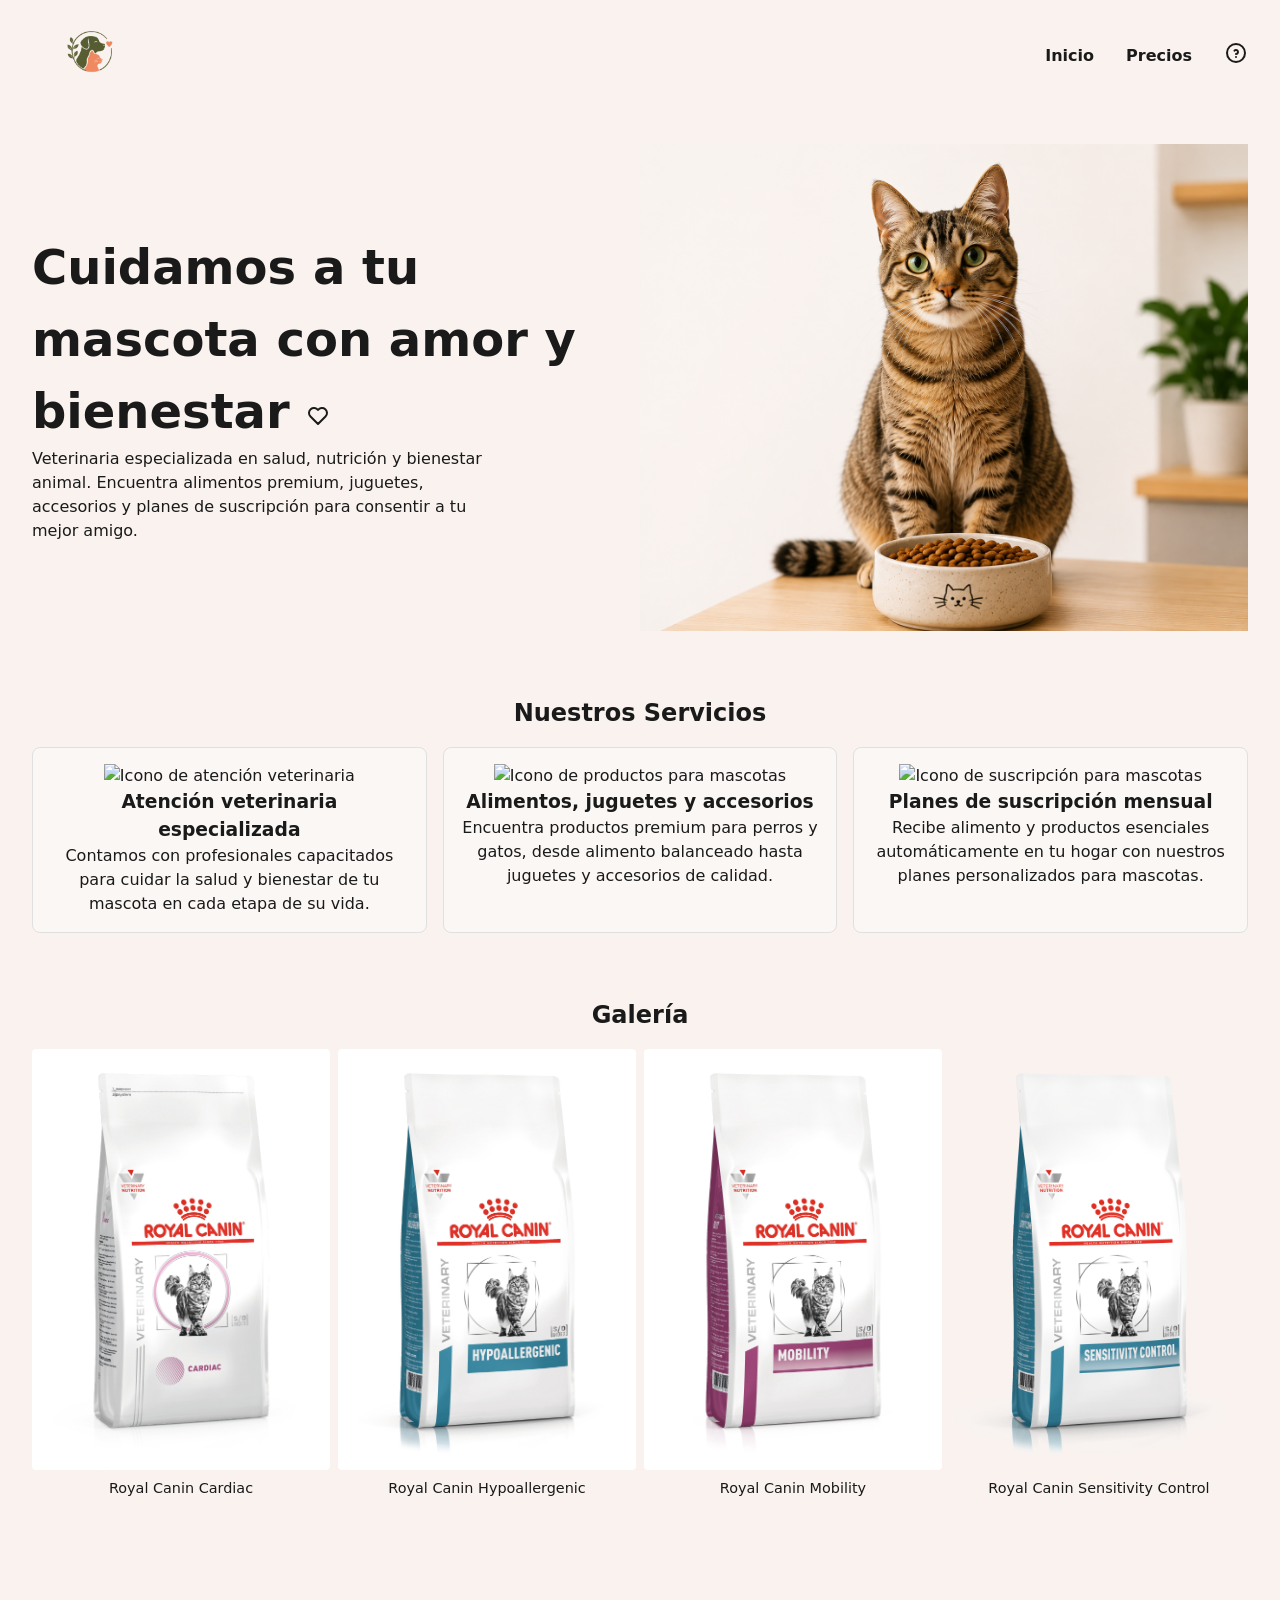
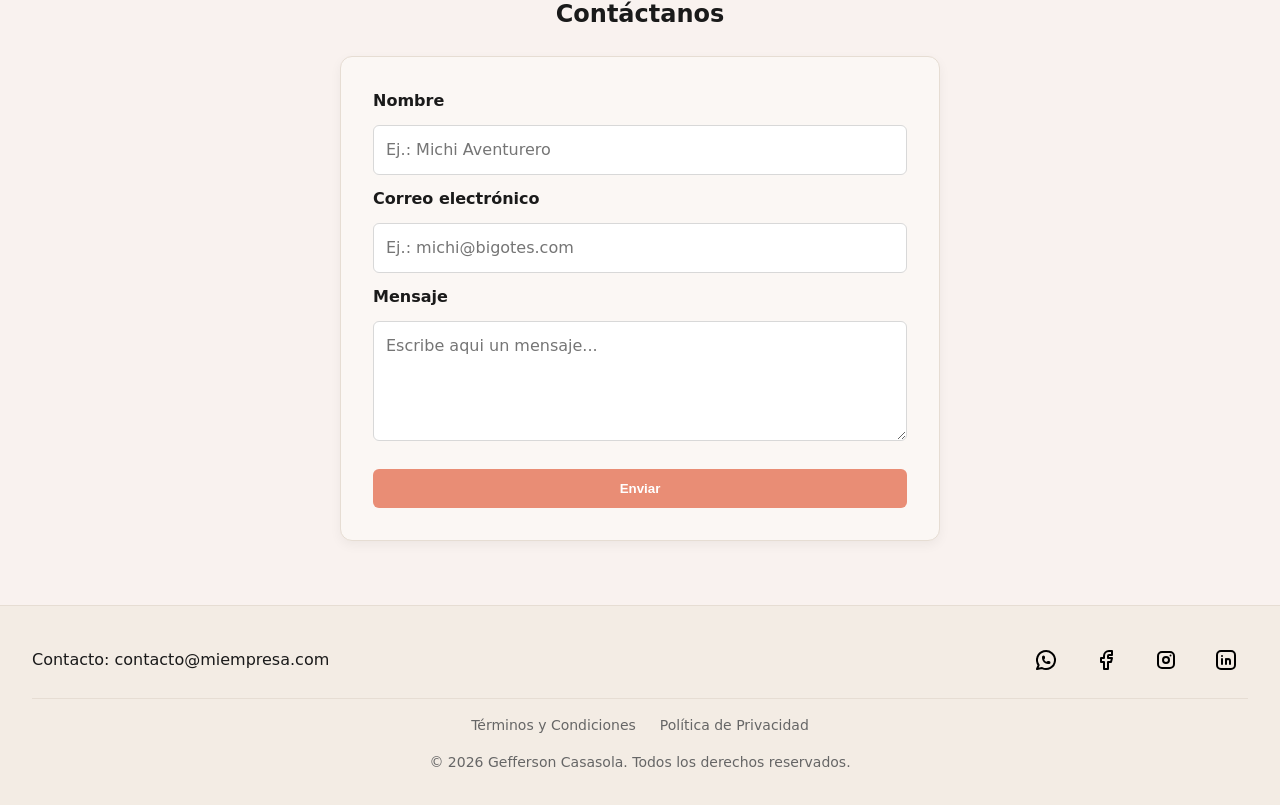
==== index.html @ 57a17c3d "feat: agregar nuevo logo" ====
<!doctype html>
<html lang="es">
  <head>
    <meta charset="UTF-8" />
    <meta
      name="description"
      content="Descubre comida premium para gatos elaborada con ingredientes nutritivos y balanceados. Dale a tu mascota una alimentación saludable y deliciosa."
    />
    <meta name="viewport" content="width=device-width, initial-scale=1.0" />
    <link rel="stylesheet" href="css/styles.css" />
    <title>RivenPet | Veterinaria y tienda para mascotas</title>
  </head>
  <body>
    <header>
      <nav>
        <a href="index.html" class="logo"
          ><img src="img/logo-rivenpet.png" alt="logo"
        /></a>
        <a href="index.html">Inicio</a>
        <a href="precios.html">Precios</a>
        <a href="faq.html" id="icono-faq" aria-label="Preguntas frecuentes">
          <svg
            xmlns="http://www.w3.org/2000/svg"
            width="24"
            height="24"
            viewBox="0 0 24 24"
            fill="none"
            stroke="currentColor"
            stroke-width="2"
            stroke-linecap="round"
            stroke-linejoin="round"
            class="icon icon-tabler icons-tabler-outline icon-tabler-help-circle"
          >
            <path stroke="none" d="M0 0h24v24H0z" fill="none" />
            <path d="M3 12a9 9 0 1 0 18 0a9 9 0 0 0 -18 0" />
            <path d="M12 16v.01" />
            <path
              d="M12 13a2 2 0 0 0 .914 -3.782a1.98 1.98 0 0 0 -2.414 .483"
            />
          </svg>
        </a>
      </nav>
    </header>
    <main>
      <section id="hero">
        <div>
          <h1>
            Cuidamos a tu mascota con
            <span class="texto-destacado">
              amor y bienestar
              <svg
                xmlns="http://www.w3.org/2000/svg"
                width="24"
                height="24"
                viewBox="0 0 24 24"
                fill="none"
                stroke="currentColor"
                stroke-width="2"
                stroke-linecap="round"
                stroke-linejoin="round"
                class="icon icon-tabler icons-tabler-outline icon-tabler-heart"
              >
                <path stroke="none" d="M0 0h24v24H0z" fill="none" />
                <path
                  d="M19.5 12.572l-7.5 7.428l-7.5 -7.428a5 5 0 1 1 7.5 -6.566a5 5 0 1 1 7.5 6.572"
                /></svg
            ></span>
          </h1>

          <p>
            Veterinaria especializada en salud, nutrición y bienestar animal.
            Encuentra alimentos premium, juguetes, accesorios y planes de
            suscripción para consentir a tu mejor amigo.
          </p>
        </div>
        <img
          src="img/hero.png"
          alt="Gato atigrado sentado junto a un plato de comida para gatos en un entorno minimalista"
        />
      </section>
      <section id="caracteristicas">
        <h2>Nuestros Servicios</h2>

        <div class="cards">
          <article class="card">
            <img
              src="img/veterinaria.svg"
              alt="Icono de atención veterinaria"
              width="48"
              height="48"
            />

            <h3>Atención veterinaria especializada</h3>

            <p>
              Contamos con profesionales capacitados para cuidar la salud y
              bienestar de tu mascota en cada etapa de su vida.
            </p>
          </article>

          <article class="card">
            <img
              src="img/productos.svg"
              alt="Icono de productos para mascotas"
              width="48"
              height="48"
            />

            <h3>Alimentos, juguetes y accesorios</h3>

            <p>
              Encuentra productos premium para perros y gatos, desde alimento
              balanceado hasta juguetes y accesorios de calidad.
            </p>
          </article>

          <article class="card">
            <img
              src="img/suscripcion.svg"
              alt="Icono de suscripción para mascotas"
              width="48"
              height="48"
            />

            <h3>Planes de suscripción mensual</h3>

            <p>
              Recibe alimento y productos esenciales automáticamente en tu hogar
              con nuestros planes personalizados para mascotas.
            </p>
          </article>
        </div>
      </section>
      <section id="galeria">
        <h2>Galería</h2>

        <div class="galeria">
          <figure>
            <img src="img/royal-canin-cardiac.jpg" alt="Royal Canin Cardiac" />
            <figcaption>Royal Canin Cardiac</figcaption>
          </figure>

          <figure>
            <img
              src="img/royal-canin-hypoallergenic.jpg"
              alt="Royal Canin Hypoallergenic"
            />
            <figcaption>Royal Canin Hypoallergenic</figcaption>
          </figure>

          <figure>
            <img
              src="img/royal-canin-mobility.jpg"
              alt="Royal Canin Mobility"
            />
            <figcaption>Royal Canin Mobility</figcaption>
          </figure>

          <figure>
            <img
              src="img/royal-canin-sensitivity-control.png"
              alt="Royal Canin Sensitivity Control"
            />
            <figcaption>Royal Canin Sensitivity Control</figcaption>
          </figure>
        </div>
      </section>
      <section id="contacto">
        <h2>Contáctanos</h2>
        <form>
          <label for="nombre">Nombre</label>
          <input type="text" id="nombre" placeholder="Ej.: Michi Aventurero" />

          <label for="email">Correo electrónico</label>
          <input type="email" id="email" placeholder="Ej.: michi@bigotes.com" />

          <label for="mensaje">Mensaje</label>
          <textarea
            id="mensaje"
            placeholder="Escribe aqui un mensaje..."
          ></textarea>

          <button type="submit">Enviar</button>
        </form>
      </section>
    </main>
    <footer>
      <div class="footer-principal">
        <p>Contacto: contacto@miempresa.com</p>

        <div class="redes">
          <a href="#" aria-label="Escríbenos al WhatsApp">
            <img src="img/whatsapp.svg" alt="" width="32" height="32" />
          </a>

          <a href="#" aria-label="Síguenos en Facebook">
            <img src="img/facebook.svg" alt="" width="32" height="32" />
          </a>

          <a href="#" aria-label="Síguenos en Instagram">
            <img src="img/instagram.svg" alt="" width="32" height="32" />
          </a>

          <a href="#" aria-label="Síguenos en LinkedIn">
            <img src="img/linkedin.svg" alt="" width="32" height="32" />
          </a>
        </div>
      </div>

      <div class="footer-legal">
        <a href="#">Términos y Condiciones</a>
        <a href="#">Política de Privacidad</a>
      </div>

      <p class="copyright">
        © 2026 Gefferson Casasola. Todos los derechos reservados.
      </p>
    </footer>
  </body>
</html>
---- css/styles.css ----
* {
  margin: 0;
  padding: 0;
  box-sizing: border-box;
}

body {
  font-family: system-ui, sans-serif;
  line-height: 1.5;
  color: #1a1a1a;
  background-color: #f9f2ef;
}

header nav {
  display: flex;
  align-items: center;
  gap: 2rem;
  padding: 1rem 2rem;
}

nav a {
  text-decoration: none;
  color: #1a1a1a;
  font-weight: 700;
  transition: color 0.2s ease;
}

nav a:hover {
  color: #ff7a59;
}

header nav .logo {
  margin-right: auto;
}

header nav .logo img {
  width: 120px;
  height: auto;
  display: block;
}

#hero {
  display: flex;
  flex-direction: column;
  align-items: center;
  gap: 2rem;
  padding: 2rem;
  text-align: center;
}

#hero img {
  max-width: 100%;
  height: auto;
}

h1 {
  font-size: 2.5rem;
}

#hero .titulo-dos {
  color: #e98d75;
}

#caracteristicas {
  padding: 2rem;
  text-align: center;
}

.cards {
  display: flex;
  flex-wrap: wrap;
  gap: 16px;
  margin-top: 16px;
}

.card {
  flex-basis: 280px;
  flex-grow: 1;
  padding: 1rem;
  border: 1px solid #e0e0e0;
  border-radius: 8px;
  background: #fbf7f4;
  text-align: center;
  transition:
    transform 0.25s ease,
    box-shadow 0.25s ease;
}

.card:hover {
  transform: translateY(-6px);
  box-shadow: 0 8px 24px rgba(0, 0, 0, 0.12);
}

#galeria {
  padding: 32px;
  text-align: center;
}

.galeria {
  display: flex;
  flex-wrap: wrap;
  gap: 8px;
  margin-top: 16px;
}

.galeria figure {
  flex: 0 0 100%;
  margin: 0;
}

.galeria img {
  width: 100%;
  height: auto;
  display: block;
  border-radius: 4px;
  transition:
    transform 0.3s ease,
    opacity 0.3s ease;
}

.galeria img:hover {
  transform: scale(1.03);
  opacity: 0.9;
}

.galeria figcaption {
  margin-top: 8px;
  font-size: 0.9rem;
}

#contacto {
  display: flex;
  flex-direction: column;
  align-items: center;
  text-align: center;
  padding: 3rem 2rem;
}

#contacto h2 {
  margin-bottom: 1.5rem;
}

#contacto form {
  display: flex;
  flex-direction: column;
  gap: 0.75rem;
  width: 100%;
  max-width: 600px;
  margin: 0 auto;
  padding: 2rem;
  background-color: #fbf7f4;
  border: 1px solid #e6ddd3;
  border-radius: 12px;
  box-shadow: 0 4px 12px rgba(0, 0, 0, 0.05);
}

#contacto label {
  text-align: left;
  font-weight: 600;
}

#contacto input,
#contacto textarea {
  padding: 0.75rem;
  border: 1px solid #d8d8d8;
  border-radius: 6px;
  font: inherit;
  background-color: #fff;
}

#contacto textarea {
  min-height: 120px;
  resize: vertical;
}

#contacto input:focus,
#contacto textarea:focus {
  outline: none;
  border-color: #ff7a59;
  box-shadow: 0 0 0 3px rgba(255, 122, 89, 0.15);
}

#contacto button {
  margin-top: 1rem;
  padding: 0.75rem;
  background: #e98d75;
  color: #fff;
  border: none;
  border-radius: 6px;
  font-weight: 600;
  cursor: pointer;
  transition:
    background-color 0.2s ease,
    transform 0.2s ease,
    box-shadow 0.2s ease;
}

#contacto button:hover {
  background: #ff7a59;
  transform: translateY(-2px);
  box-shadow: 0 4px 12px rgba(233, 141, 117, 0.3);
}

footer {
  display: flex;
  flex-direction: column;
  gap: 1rem;
  padding: 2rem;
  background-color: #f3ece4;
  border-top: 1px solid #e6ddd3;
}

.footer-principal {
  display: flex;
  flex-direction: column;
  align-items: center;
  gap: 1rem;
  text-align: center;
}

.redes {
  display: flex;
  gap: 1rem;
}

.redes a {
  display: flex;
  justify-content: center;
  align-items: center;
  width: 44px;
  height: 44px;
  border-radius: 50%;
  transition: transform 0.2s ease;
}

.redes a:hover {
  transform: translateY(-2px);
  background-color: #e98d75;
}

.redes img {
  width: 24px;
  height: 24px;
}

.footer-legal {
  display: flex;
  justify-content: center;
  gap: 1.5rem;
  padding-top: 1rem;
  border-top: 1px solid #e6ddd3;
  flex-wrap: wrap;
}

.footer-legal a {
  text-decoration: none;
  color: #666666;
  font-size: 0.875rem;
}

.footer-legal a:hover {
  color: #ff7a59;
}

.copyright {
  font-size: 0.875rem;
  color: #666666;
  text-align: center;
}

/* ===== TABLET (640px en adelante) ===== */
@media (min-width: 640px) {
  h1 {
    font-size: 3rem;
  }
  #contacto form {
    max-width: 600px;
  }
  .galeria figure {
    flex: 0 0 calc(50% - 4px);
  }
}

/* ===== ESCRITORIO (1024px en adelante) ===== */
@media (min-width: 1024px) {
  #hero {
    flex-direction: row;
    text-align: left;
  }
  #hero img {
    max-width: 50%;
  }
  #hero p {
    max-width: 80%;
  }
  #contacto {
    padding: 4rem 2rem;
  }
  .galeria figure {
    flex: 0 0 calc(25% - 6px);
  }
  .footer-principal {
    flex-direction: row;
    justify-content: space-between;
    text-align: left;
  }
}
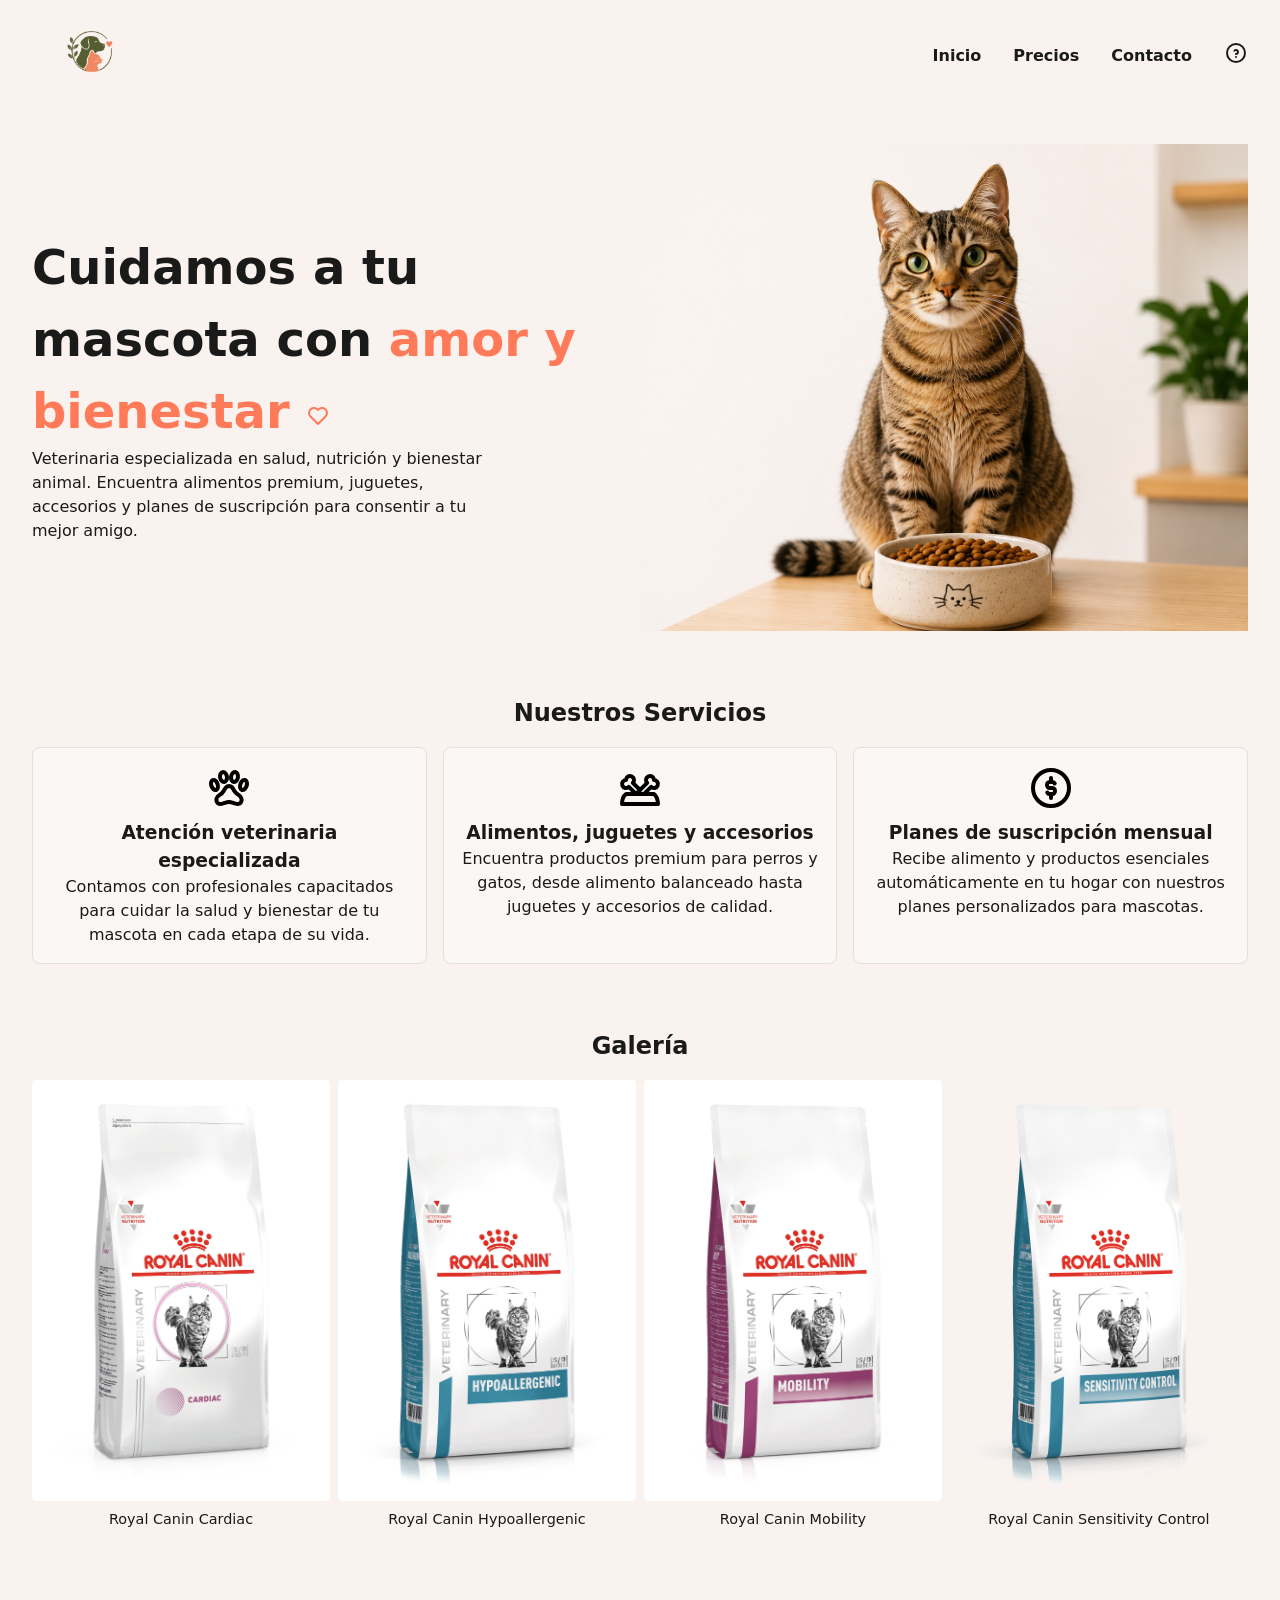
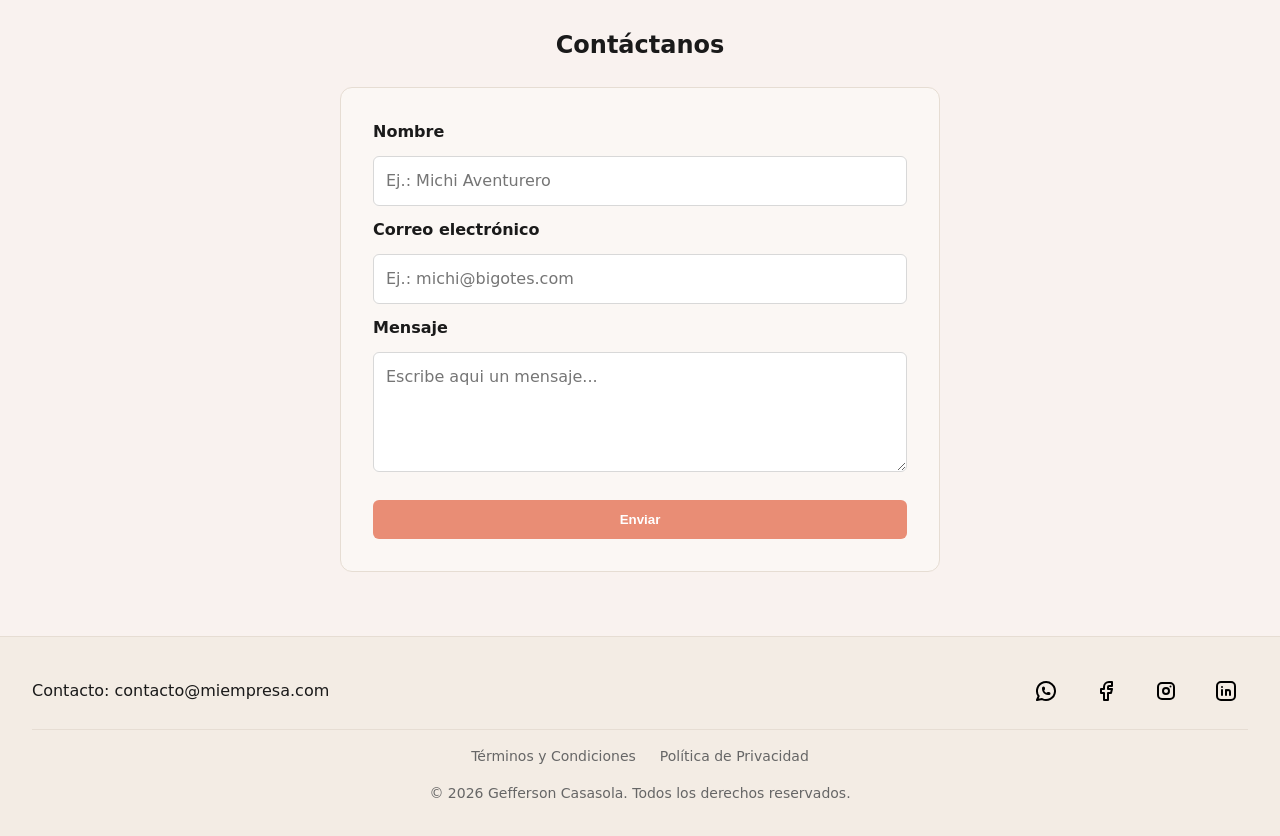
==== commit 6d895836: "feat: agregar opción de contacto en el navbar" ====
--- a/index.html
+++ b/index.html
@@ -18,6 +18,7 @@
         /></a>
         <a href="index.html">Inicio</a>
         <a href="precios.html">Precios</a>
+        <a href="#contacto">Contacto</a>
         <a href="faq.html" id="icono-faq" aria-label="Preguntas frecuentes">
           <svg
             xmlns="http://www.w3.org/2000/svg"
--- a/css/styles.css
+++ b/css/styles.css
@@ -4,11 +4,52 @@
   box-sizing: border-box;
 }
 
+:root {
+  /* ===== Colores principales ===== */
+  --color-primary: #E98D75;
+  --color-primary-dark: #FF7A59;
+
+  /* ===== Colores secundarios ===== */
+  --color-secondary: #5F6B3D;
+  --color-secondary-light: #7B8A52;
+
+  /* ===== Fondos ===== */
+  --color-bg: #F9F2EF;
+  --color-surface: #FBF7F4;
+  --color-footer: #F3ECE4;
+
+  /* ===== Texto ===== */
+  --color-text: #1A1A1A;
+  --color-text-muted: #666666;
+  --color-text-light: #FFF;
+
+  /* ===== Bordes ===== */
+  --color-border: #E6DDD3;
+  --color-border-light: #E0E0E0;
+  --color-border-input: #d8d8d8;
+
+  /* ===== Sombras ===== */
+  --shadow-sm: 0 4px 12px rgba(0, 0, 0, 0.05);
+  --shadow-md: 0 8px 24px rgba(0, 0, 0, 0.12);
+  --shadow-focus: rgba(255, 122, 89, 0.15);
+  --shadow-hover: rgba(233, 141, 117, 0.3);
+
+  /* ===== Border radius ===== */
+  --radius-sm: 4px;
+  --radius-md: 8px;
+  --radius-lg: 12px;
+
+  /* ===== Transiciones ===== */
+  --transition-fast: 0.2s ease;
+  --transition-medium: 0.25s ease;
+  --transition-normal: 0.3s ease;
+}
+
 body {
   font-family: system-ui, sans-serif;
   line-height: 1.5;
-  color: #1a1a1a;
-  background-color: #f9f2ef;
+  color: var(--color-text);
+  background-color: var(--color-bg);
 }
 
 header nav {
@@ -20,17 +61,20 @@
 
 nav a {
   text-decoration: none;
-  color: #1a1a1a;
+  color: var(--color-text);
   font-weight: 700;
-  transition: color 0.2s ease;
+  transition: color var(--transition-fast);
 }
 
 nav a:hover {
-  color: #ff7a59;
+  color: var(--color-primary-dark);
 }
 
 header nav .logo {
   margin-right: auto;
+  display: flex;
+  align-items: center;
+  gap: 0.5rem;
 }
 
 header nav .logo img {
@@ -57,8 +101,8 @@
   font-size: 2.5rem;
 }
 
-#hero .titulo-dos {
-  color: #e98d75;
+#hero .texto-destacado {
+  color: var(--color-primary-dark);
 }
 
 #caracteristicas {
@@ -77,18 +121,18 @@
   flex-basis: 280px;
   flex-grow: 1;
   padding: 1rem;
-  border: 1px solid #e0e0e0;
+  border: 1px solid var(--color-border-light);
   border-radius: 8px;
-  background: #fbf7f4;
+  background: var(--color-surface);
   text-align: center;
   transition:
-    transform 0.25s ease,
-    box-shadow 0.25s ease;
+    transform var(--transition-medium),
+    box-shadow var(--transition-medium);
 }
 
 .card:hover {
   transform: translateY(-6px);
-  box-shadow: 0 8px 24px rgba(0, 0, 0, 0.12);
+  box-shadow: 0 8px 24px var(--shadow-md);
 }
 
 #galeria {
@@ -114,8 +158,8 @@
   display: block;
   border-radius: 4px;
   transition:
-    transform 0.3s ease,
-    opacity 0.3s ease;
+    transform var(--transition-normal),
+    opacity var(--transition-normal);
 }
 
 .galeria img:hover {
@@ -148,10 +192,10 @@
   max-width: 600px;
   margin: 0 auto;
   padding: 2rem;
-  background-color: #fbf7f4;
-  border: 1px solid #e6ddd3;
+  background-color: var(--color-surface);
+  border: 1px solid var(--color-border);
   border-radius: 12px;
-  box-shadow: 0 4px 12px rgba(0, 0, 0, 0.05);
+  box-shadow: 0 4px 12px var(--shadow-sm);
 }
 
 #contacto label {
@@ -162,10 +206,10 @@
 #contacto input,
 #contacto textarea {
   padding: 0.75rem;
-  border: 1px solid #d8d8d8;
+  border: 1px solid var(--color-border-input);
   border-radius: 6px;
   font: inherit;
-  background-color: #fff;
+  background-color: var(--color-text-light);
 }
 
 #contacto textarea {
@@ -176,29 +220,29 @@
 #contacto input:focus,
 #contacto textarea:focus {
   outline: none;
-  border-color: #ff7a59;
-  box-shadow: 0 0 0 3px rgba(255, 122, 89, 0.15);
+  border-color: var(--color-primary-dark);
+  box-shadow: 0 0 0 3px var(--shadow-focus);
 }
 
 #contacto button {
   margin-top: 1rem;
   padding: 0.75rem;
-  background: #e98d75;
-  color: #fff;
+  background: var(--color-primary);
+  color: var(--color-text-light);
   border: none;
   border-radius: 6px;
   font-weight: 600;
   cursor: pointer;
   transition:
-    background-color 0.2s ease,
-    transform 0.2s ease,
-    box-shadow 0.2s ease;
+    background-color var(--transition-fast),
+    transform var(--transition-fast),
+    box-shadow var(--transition-fast);
 }
 
 #contacto button:hover {
-  background: #ff7a59;
+  background: var(--color-primary-dark);
   transform: translateY(-2px);
-  box-shadow: 0 4px 12px rgba(233, 141, 117, 0.3);
+  box-shadow: 0 4px 12px var(--shadow-hover);
 }
 
 footer {
@@ -206,8 +250,8 @@
   flex-direction: column;
   gap: 1rem;
   padding: 2rem;
-  background-color: #f3ece4;
-  border-top: 1px solid #e6ddd3;
+  background-color: var(--color-footer);
+  border-top: 1px solid var(--color-border);
 }
 
 .footer-principal {
@@ -230,12 +274,12 @@
   width: 44px;
   height: 44px;
   border-radius: 50%;
-  transition: transform 0.2s ease;
+  transition: transform var(--transition-fast);
 }
 
 .redes a:hover {
   transform: translateY(-2px);
-  background-color: #e98d75;
+  background-color: var(--color-primary-dark);
 }
 
 .redes img {
@@ -248,24 +292,150 @@
   justify-content: center;
   gap: 1.5rem;
   padding-top: 1rem;
-  border-top: 1px solid #e6ddd3;
+  border-top: 1px solid var(--color-border);
   flex-wrap: wrap;
 }
 
 .footer-legal a {
   text-decoration: none;
-  color: #666666;
+  color: var(--color-text-muted);
   font-size: 0.875rem;
 }
 
 .footer-legal a:hover {
-  color: #ff7a59;
+  color: var(--color-primary-dark);
 }
 
 .copyright {
   font-size: 0.875rem;
-  color: #666666;
-  text-align: center;
+  color: var(--color-text-muted);
+  text-align: center;
+}
+
+/* ========================= PRECIOS.HTML ========================= */
+.planes {
+  display: grid;
+  gap: 24px;
+  padding: 32px;
+  margin: 0 auto;
+}
+
+.plan {
+  border: 1px solid var(--color-border-light);
+  border-radius: 8px;
+  padding: 24px;
+  background: #fff;
+  height: 300px;
+
+  display: flex;
+  flex-direction: column;
+  justify-content: space-between;
+  align-items: center;
+}
+
+.plan .precio {
+  font-size: 32px;
+  font-weight: 700;
+  margin: 16px 0;
+}
+
+#content-precios {
+  text-align: center;
+}
+
+.plan ul {
+  list-style: none;
+  text-align: center;
+}
+
+
+.plan a {
+  color: #1a1a1a;
+  text-decoration: none;
+  border: #1a1a1a 1px solid;
+  border-radius: 5px;
+  padding: 4px 12px;
+}
+
+.clientes {
+  padding: 32px;
+  margin: 0 auto;
+}
+
+.logos {
+  display: grid;
+  grid-template-columns: repeat(auto-fit, minmax(150px, 1fr));
+  gap: 16px;
+  margin-top: 16px;
+}
+
+.logo-cliente {
+  background: #f5f5f5;
+  padding: 24px;
+  text-align: center;
+  font-weight: 700;
+  border-radius: 8px;
+}
+
+/* ========================= FAQ.HTML ========================= */
+
+/* BASE: móvil — todo apilado en 1 columna */
+.faq-layout {
+  display: grid;
+  grid-template-areas:
+    "header"
+    "nav"
+    "main"
+    "footer";
+  grid-template-columns: 1fr;
+  gap: 16px;
+  min-height: 100vh;
+
+}
+
+.faq-layout header {
+  grid-area: header;
+}
+
+.faq-nav {
+  grid-area: nav;
+
+
+  padding: 16px;
+  margin: 0px 16px;
+  background: #f5f5f5;
+  border-radius: 8px;
+}
+
+.faq-main {
+  grid-area: main;
+
+  padding: 16px;
+}
+
+.faq-layout footer {
+  grid-area: footer;
+}
+
+
+.faq-nav ul {
+  list-style: none;
+  padding: 0;
+}
+
+.faq-main details {
+  border-bottom: 1px solid var(--color-border-light);
+  padding: 16px 0;
+}
+
+.faq-main summary {
+  font-weight: 600;
+  cursor: pointer;
+}
+
+.faq-layout h1 {
+   padding: 16px;
+   text-align: center;
 }
 
 /* ===== TABLET (640px en adelante) ===== */
@@ -278,6 +448,17 @@
   }
   .galeria figure {
     flex: 0 0 calc(50% - 4px);
+  }
+  .planes {
+    grid-template-columns: repeat(2, 1fr);
+  }
+  .faq-layout {
+    grid-template-areas:
+      "header header"
+      "nav    main"
+      "footer footer";
+    grid-template-columns: 200px 1fr;
+    grid-template-rows: auto 1fr auto;
   }
 }
 
@@ -304,4 +485,7 @@
     justify-content: space-between;
     text-align: left;
   }
-}
+  .planes {
+    grid-template-columns: repeat(4, 1fr);   /* equivale a 1fr 1fr 1fr 1fr */
+  }
+}
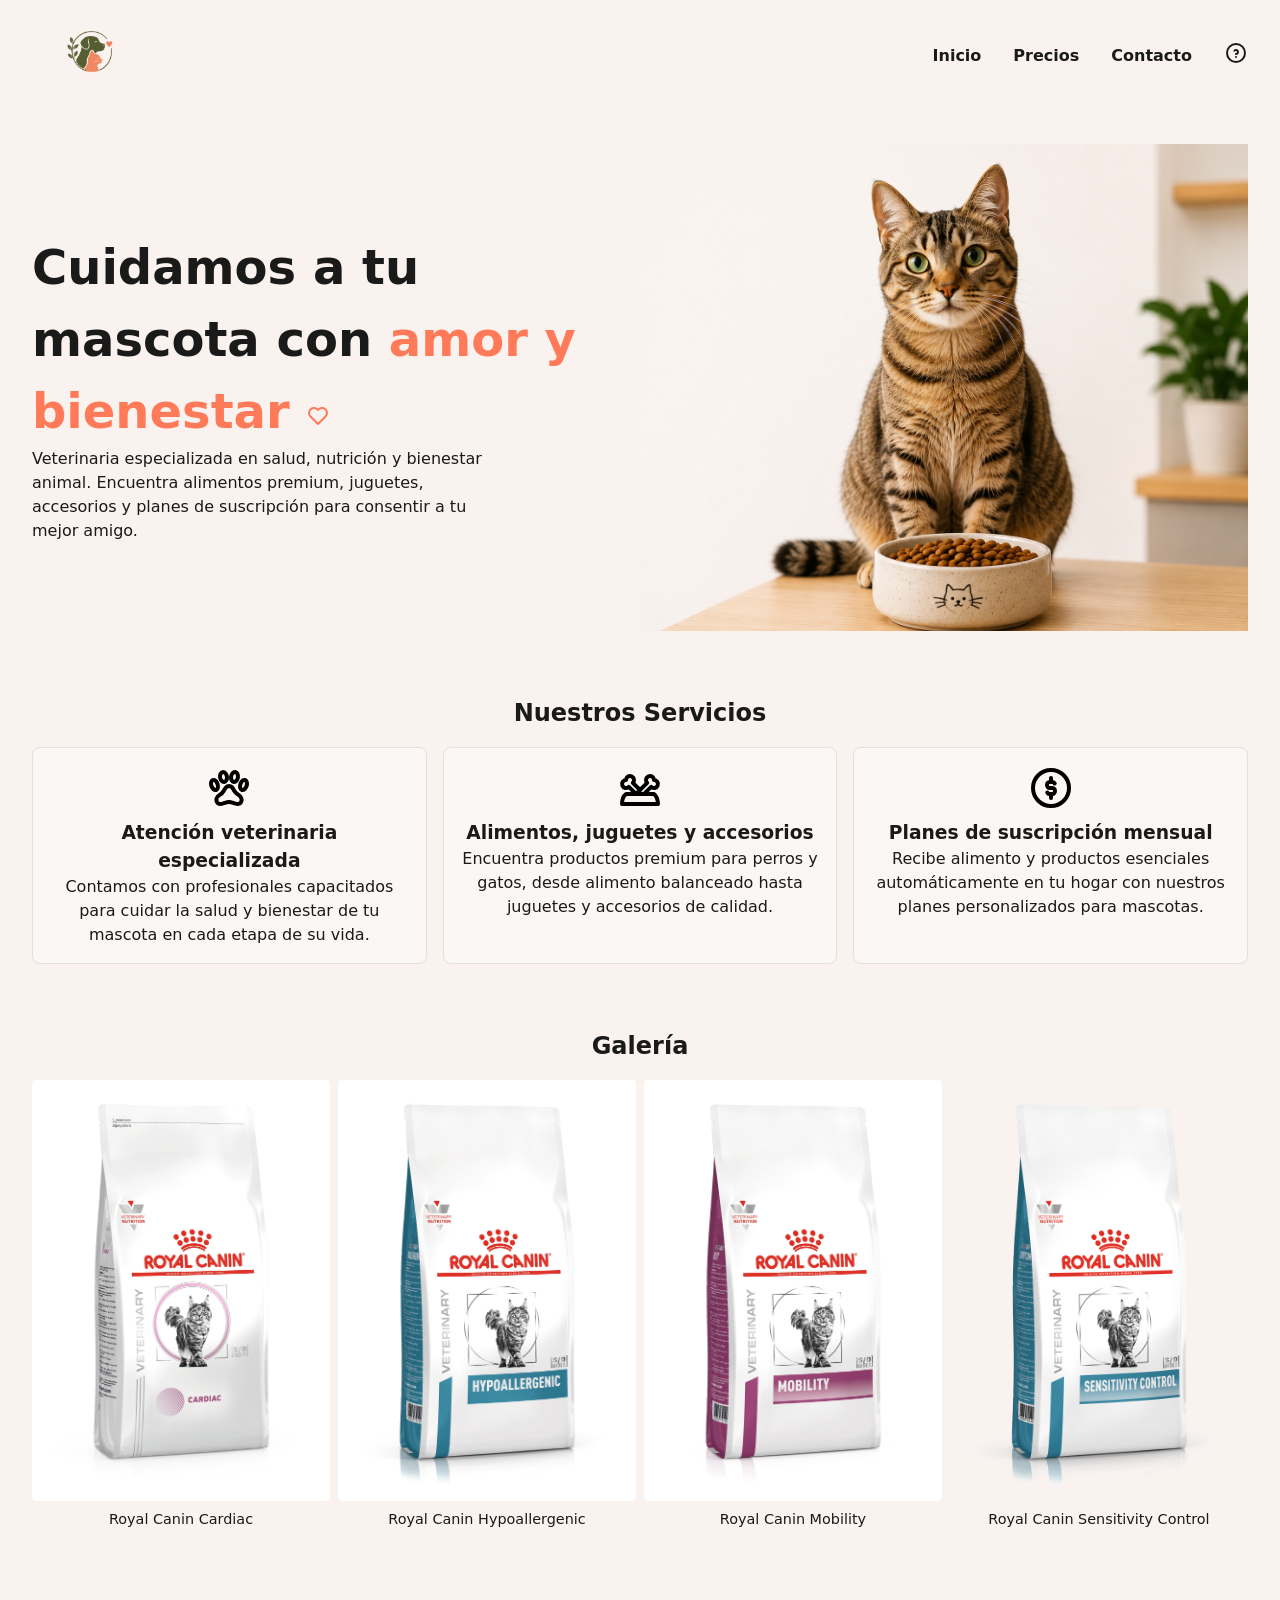
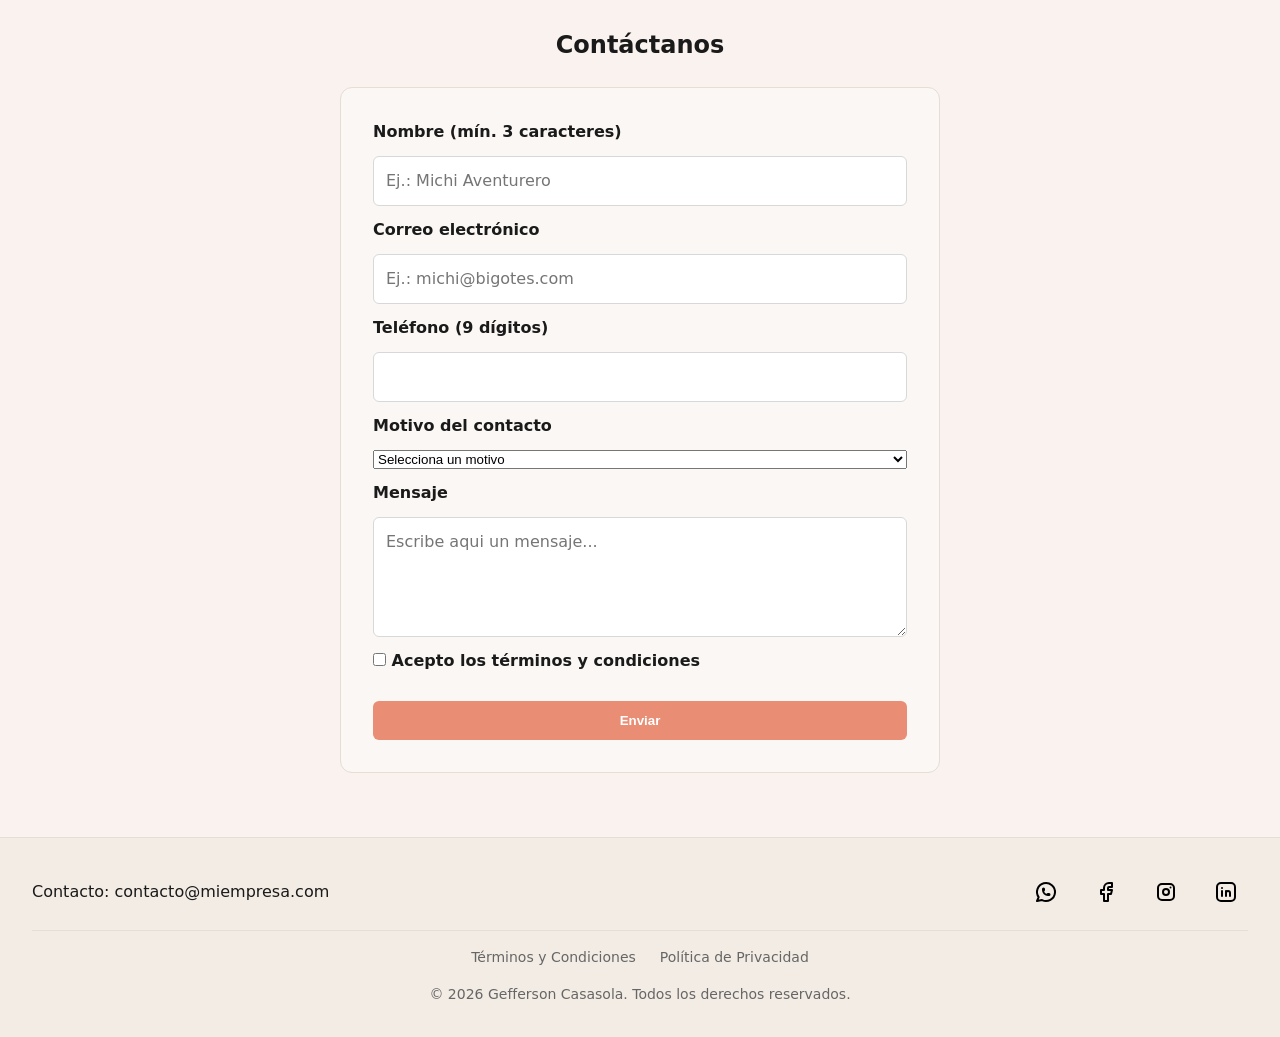
==== commit da8f0ed1: "feat: agrega validacion nativa al formulario de contacto" ====
--- a/index.html
+++ b/index.html
@@ -169,17 +169,52 @@
       <section id="contacto">
         <h2>Contáctanos</h2>
         <form>
-          <label for="nombre">Nombre</label>
-          <input type="text" id="nombre" placeholder="Ej.: Michi Aventurero" />
+          <label for="nombre">Nombre (mín. 3 caracteres)</label>
+          <input
+            type="text"
+            id="nombre"
+            name="nombre"
+            required
+            minlength="3"
+            placeholder="Ej.: Michi Aventurero"
+          />
 
           <label for="email">Correo electrónico</label>
-          <input type="email" id="email" placeholder="Ej.: michi@bigotes.com" />
+          <input
+            type="email"
+            id="email"
+            name="email"
+            required
+            placeholder="Ej.: michi@bigotes.com"
+          />
+
+          <label for="telefono">Teléfono (9 dígitos)</label>
+          <input
+            type="tel"
+            id="telefono"
+            name="telefono"
+            pattern="[0-9]{9}"
+            required
+          />
+
+          <label for="motivo">Motivo del contacto</label>
+          <select id="motivo" name="motivo" required>
+            <option value="">Selecciona un motivo</option>
+            <option value="consulta">Consulta</option>
+            <option value="reclamo">Reclamo</option>
+            <option value="sugerencia">Sugerencia</option>
+          </select>
 
           <label for="mensaje">Mensaje</label>
           <textarea
             id="mensaje"
             placeholder="Escribe aqui un mensaje..."
           ></textarea>
+
+          <label>
+            <input type="checkbox" id="acepto" name="acepto" required />
+            Acepto los términos y condiciones
+          </label>
 
           <button type="submit">Enviar</button>
         </form>
--- a/css/styles.css
+++ b/css/styles.css
@@ -5,6 +5,9 @@
 }
 
 :root {
+  /* Tipografía */
+  --font-text: system-ui, -apple-system, sans-serif;
+
   /* ===== Colores principales ===== */
   --color-primary: #E98D75;
   --color-primary-dark: #FF7A59;
@@ -17,6 +20,7 @@
   --color-bg: #F9F2EF;
   --color-surface: #FBF7F4;
   --color-footer: #F3ECE4;
+  --color-bg-soft: #f5f5f5;    
 
   /* ===== Texto ===== */
   --color-text: #1A1A1A;
@@ -35,9 +39,10 @@
   --shadow-hover: rgba(233, 141, 117, 0.3);
 
   /* ===== Border radius ===== */
-  --radius-sm: 4px;
-  --radius-md: 8px;
-  --radius-lg: 12px;
+  --radius-4: 4px;
+  --radius-6: 6px;
+  --radius-8: 8px;
+  --radius-12: 12px;
 
   /* ===== Transiciones ===== */
   --transition-fast: 0.2s ease;
@@ -46,7 +51,7 @@
 }
 
 body {
-  font-family: system-ui, sans-serif;
+  font-family: var(--font-text);
   line-height: 1.5;
   color: var(--color-text);
   background-color: var(--color-bg);
@@ -122,7 +127,7 @@
   flex-grow: 1;
   padding: 1rem;
   border: 1px solid var(--color-border-light);
-  border-radius: 8px;
+  border-radius: var(--radius-8);
   background: var(--color-surface);
   text-align: center;
   transition:
@@ -156,7 +161,7 @@
   width: 100%;
   height: auto;
   display: block;
-  border-radius: 4px;
+  border-radius: var(--radius-4);
   transition:
     transform var(--transition-normal),
     opacity var(--transition-normal);
@@ -194,7 +199,7 @@
   padding: 2rem;
   background-color: var(--color-surface);
   border: 1px solid var(--color-border);
-  border-radius: 12px;
+  border-radius: var(--radius-12);
   box-shadow: 0 4px 12px var(--shadow-sm);
 }
 
@@ -207,7 +212,7 @@
 #contacto textarea {
   padding: 0.75rem;
   border: 1px solid var(--color-border-input);
-  border-radius: 6px;
+  border-radius: var(--radius-6);
   font: inherit;
   background-color: var(--color-text-light);
 }
@@ -230,7 +235,7 @@
   background: var(--color-primary);
   color: var(--color-text-light);
   border: none;
-  border-radius: 6px;
+  border-radius: var(--radius-6);
   font-weight: 600;
   cursor: pointer;
   transition:
@@ -326,7 +331,6 @@
   padding: 24px;
   background: #fff;
   height: 300px;
-
   display: flex;
   flex-direction: column;
   justify-content: space-between;
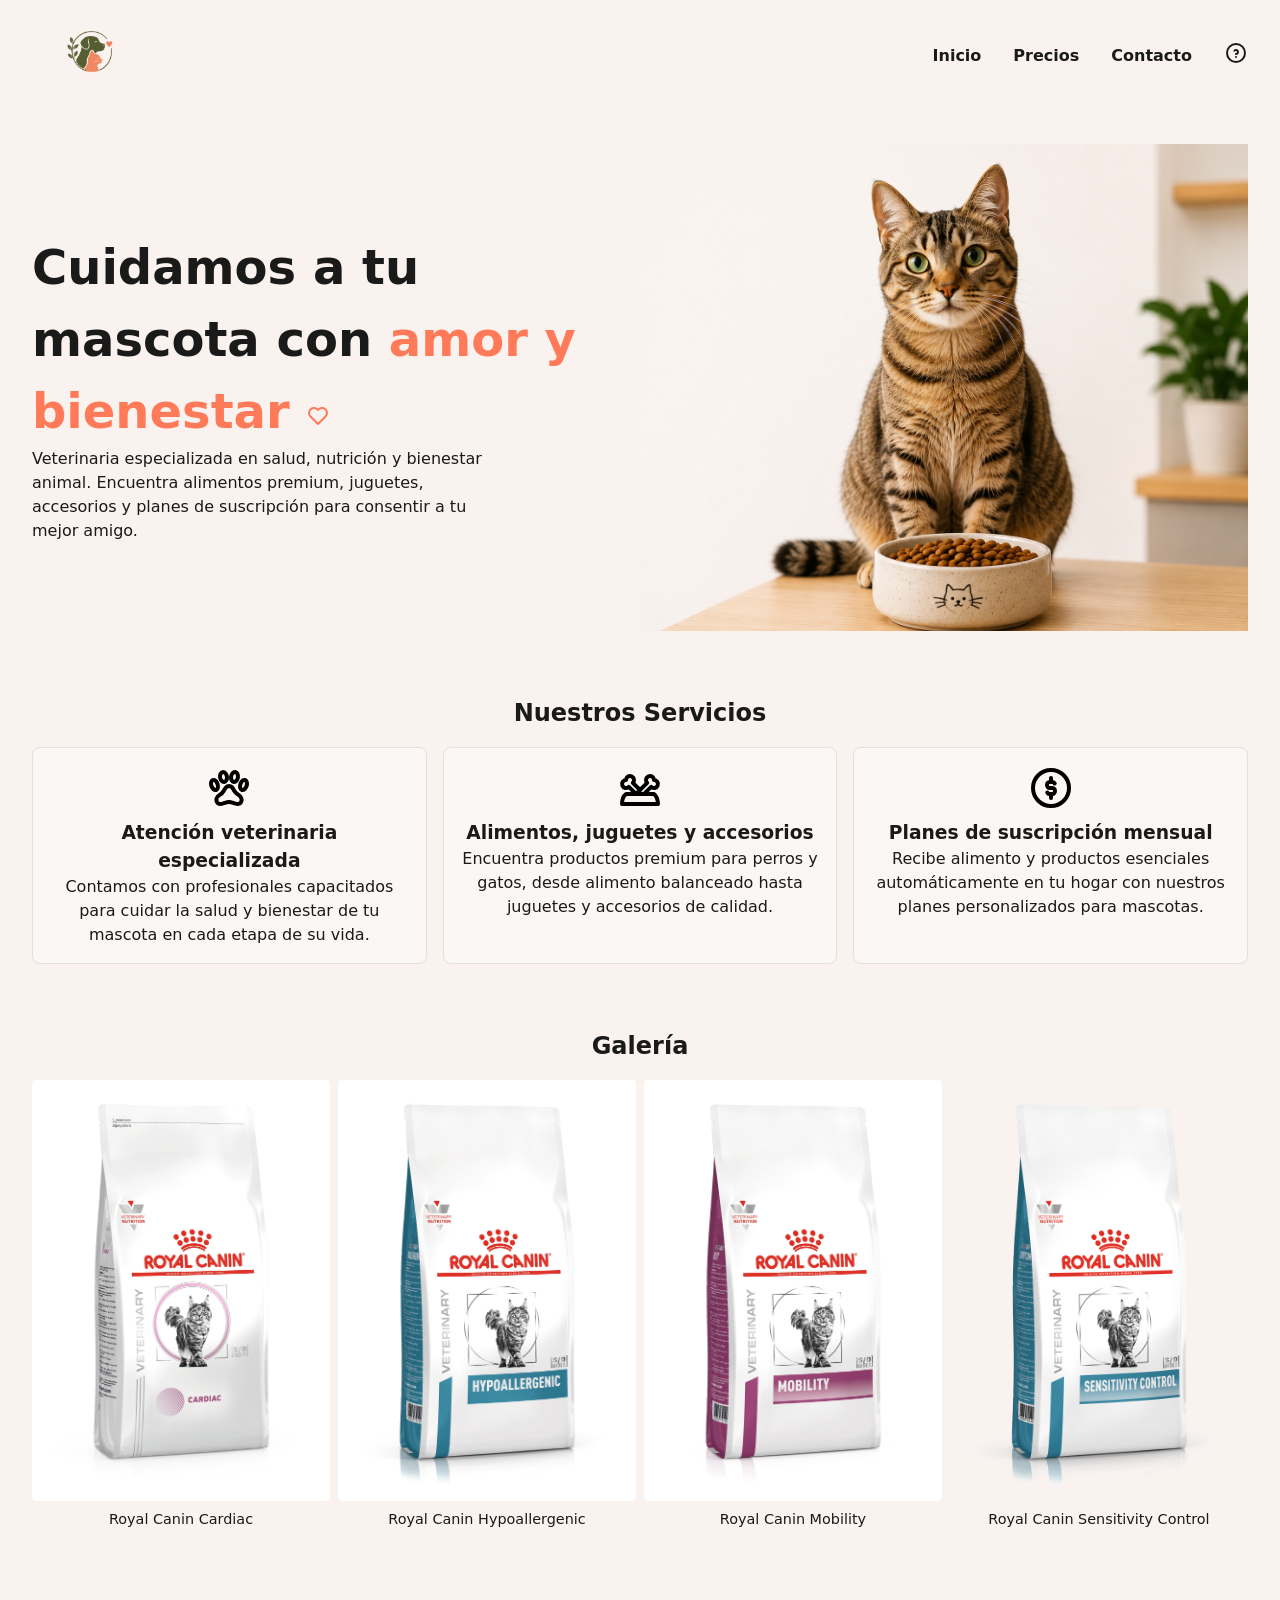
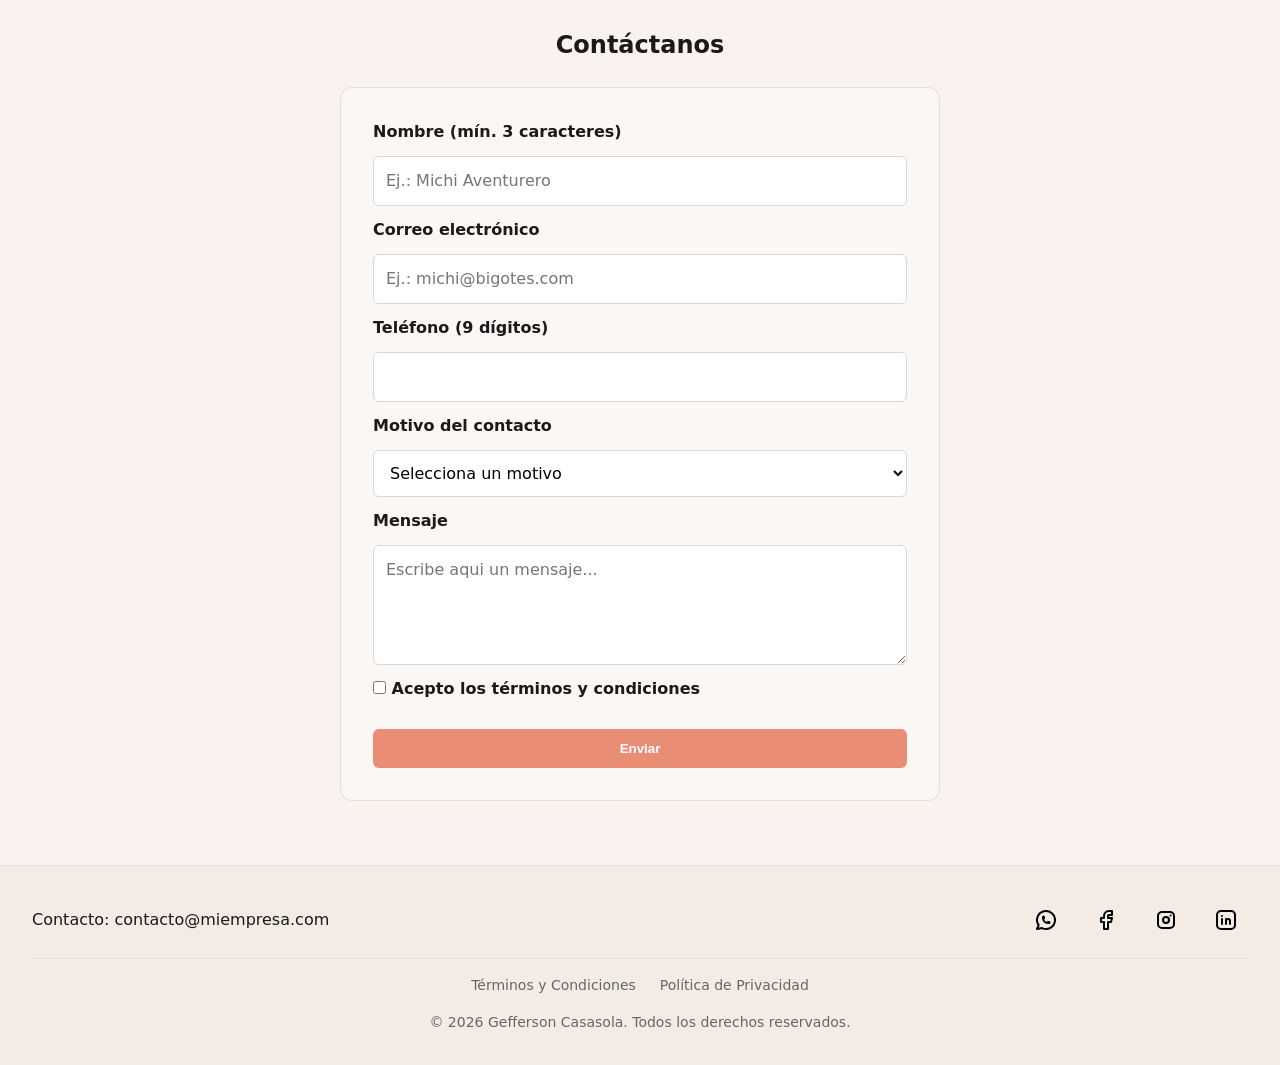
==== commit 6413f928: "feat: add hamburger menu for mobile navigation" ====
--- a/index.html
+++ b/index.html
@@ -16,32 +16,72 @@
         <a href="index.html" class="logo"
           ><img src="img/logo-rivenpet.png" alt="logo"
         /></a>
+        <div class="nav-links">
+          <a href="index.html">Inicio</a>
+          <a href="precios.html">Precios</a>
+          <a href="#contacto">Contacto</a>
+          <a href="faq.html" id="icono-faq" aria-label="Preguntas frecuentes">
+            <svg
+              xmlns="http://www.w3.org/2000/svg"
+              width="24"
+              height="24"
+              viewBox="0 0 24 24"
+              fill="none"
+              stroke="currentColor"
+              stroke-width="2"
+              stroke-linecap="round"
+              stroke-linejoin="round"
+              class="icon icon-tabler icons-tabler-outline icon-tabler-help-circle"
+            >
+              <path stroke="none" d="M0 0h24v24H0z" fill="none" />
+              <path d="M3 12a9 9 0 1 0 18 0a9 9 0 0 0 -18 0" />
+              <path d="M12 16v.01" />
+              <path
+                d="M12 13a2 2 0 0 0 .914 -3.782a1.98 1.98 0 0 0 -2.414 .483"
+              />
+            </svg>
+          </a>
+        </div>
+        <button
+          class="btn-hamburger"
+          aria-label="Abrir menú"
+          aria-expanded="false"
+          aria-controls="mobile-menu"
+        >
+          <span></span>
+          <span></span>
+          <span></span>
+        </button>
+      </nav>
+    </header>
+
+    <div class="nav-overlay" id="nav-overlay" aria-hidden="true"></div>
+    <div class="mobile-menu" id="mobile-menu" aria-hidden="true">
+      <nav>
         <a href="index.html">Inicio</a>
         <a href="precios.html">Precios</a>
         <a href="#contacto">Contacto</a>
-        <a href="faq.html" id="icono-faq" aria-label="Preguntas frecuentes">
+        <a href="faq.html" id="icono-faq-mobile" aria-label="Preguntas frecuentes">
           <svg
             xmlns="http://www.w3.org/2000/svg"
-            width="24"
-            height="24"
+            width="20"
+            height="20"
             viewBox="0 0 24 24"
             fill="none"
             stroke="currentColor"
             stroke-width="2"
             stroke-linecap="round"
             stroke-linejoin="round"
-            class="icon icon-tabler icons-tabler-outline icon-tabler-help-circle"
           >
             <path stroke="none" d="M0 0h24v24H0z" fill="none" />
             <path d="M3 12a9 9 0 1 0 18 0a9 9 0 0 0 -18 0" />
             <path d="M12 16v.01" />
-            <path
-              d="M12 13a2 2 0 0 0 .914 -3.782a1.98 1.98 0 0 0 -2.414 .483"
-            />
+            <path d="M12 13a2 2 0 0 0 .914 -3.782a1.98 1.98 0 0 0 -2.414 .483" />
           </svg>
+          Preguntas frecuentes
         </a>
       </nav>
-    </header>
+    </div>
     <main>
       <section id="hero">
         <div>
@@ -252,5 +292,30 @@
         © 2026 Gefferson Casasola. Todos los derechos reservados.
       </p>
     </footer>
+    <script>
+      const hamburger = document.querySelector('.btn-hamburger');
+      const mobileMenu = document.getElementById('mobile-menu');
+      const overlay = document.getElementById('nav-overlay');
+
+      function toggleMenu(open) {
+        hamburger.classList.toggle('is-open', open);
+        mobileMenu.classList.toggle('is-open', open);
+        overlay.classList.toggle('is-visible', open);
+        hamburger.setAttribute('aria-expanded', open);
+        mobileMenu.setAttribute('aria-hidden', !open);
+        document.body.style.overflow = open ? 'hidden' : '';
+      }
+
+      hamburger.addEventListener('click', () => {
+        const isOpen = mobileMenu.classList.contains('is-open');
+        toggleMenu(!isOpen);
+      });
+
+      overlay.addEventListener('click', () => toggleMenu(false));
+
+      mobileMenu.querySelectorAll('a').forEach(link => {
+        link.addEventListener('click', () => toggleMenu(false));
+      });
+    </script>
   </body>
 </html>
--- a/css/styles.css
+++ b/css/styles.css
@@ -86,6 +86,139 @@
   width: 120px;
   height: auto;
   display: block;
+}
+
+/* ========================= MOBILE NAV ========================= */
+
+.nav-links {
+  display: flex;
+  align-items: center;
+  gap: 2rem;
+}
+
+.btn-hamburger {
+  display: none;
+  flex-direction: column;
+  justify-content: center;
+  align-items: center;
+  gap: 5px;
+  width: 40px;
+  height: 40px;
+  background: none;
+  border: none;
+  cursor: pointer;
+  padding: 4px;
+  border-radius: var(--radius-6);
+  transition: background-color var(--transition-fast);
+  z-index: 1001;
+}
+
+.btn-hamburger:hover {
+  background-color: var(--color-border);
+}
+
+.btn-hamburger span {
+  display: block;
+  width: 22px;
+  height: 2px;
+  background-color: var(--color-text);
+  border-radius: 2px;
+  transition:
+    transform var(--transition-medium),
+    opacity var(--transition-medium);
+  transform-origin: center;
+}
+
+/* Animación a X al abrir */
+.btn-hamburger.is-open span:nth-child(1) {
+  transform: translateY(7px) rotate(45deg);
+}
+.btn-hamburger.is-open span:nth-child(2) {
+  opacity: 0;
+  transform: scaleX(0);
+}
+.btn-hamburger.is-open span:nth-child(3) {
+  transform: translateY(-7px) rotate(-45deg);
+}
+
+/* Overlay oscuro */
+.nav-overlay {
+  display: none;
+  position: fixed;
+  inset: 0;
+  background: rgba(0, 0, 0, 0.4);
+  z-index: 998;
+  opacity: 0;
+  transition: opacity var(--transition-normal);
+}
+
+.nav-overlay.is-visible {
+  display: block;
+  opacity: 1;
+}
+
+/* Menú móvil deslizante */
+.mobile-menu {
+  display: none;
+  position: fixed;
+  top: 0;
+  left: 0;
+  right: 0;
+  z-index: 999;
+  background: var(--color-surface);
+  border-bottom: 1px solid var(--color-border);
+  box-shadow: var(--shadow-md);
+  padding: 5rem 2rem 2rem;
+  transform: translateY(-100%);
+  transition: transform var(--transition-medium);
+}
+
+.mobile-menu.is-open {
+  transform: translateY(0);
+}
+
+.mobile-menu nav {
+  display: flex;
+  flex-direction: column;
+  gap: 0.25rem;
+}
+
+.mobile-menu nav a {
+  display: block;
+  padding: 0.85rem 1rem;
+  font-size: 1.05rem;
+  font-weight: 700;
+  color: var(--color-text);
+  text-decoration: none;
+  border-radius: var(--radius-8);
+  transition:
+    background-color var(--transition-fast),
+    color var(--transition-fast);
+}
+
+.mobile-menu nav a:hover {
+  background-color: var(--color-border);
+  color: var(--color-primary-dark);
+}
+
+.mobile-menu nav a#icono-faq-mobile {
+  display: flex;
+  align-items: center;
+  gap: 0.5rem;
+}
+
+@media (max-width: 639px) {
+  .btn-hamburger {
+    display: flex;
+  }
+
+  .nav-links {
+    display: none;
+  }
+
+  .mobile-menu {
+    display: block;
+  }
 }
 
 #hero {
@@ -209,7 +342,8 @@
 }
 
 #contacto input,
-#contacto textarea {
+#contacto textarea,
+#contacto select {
   padding: 0.75rem;
   border: 1px solid var(--color-border-input);
   border-radius: var(--radius-6);
@@ -223,7 +357,8 @@
 }
 
 #contacto input:focus,
-#contacto textarea:focus {
+#contacto textarea:focus,
+#contacto select:focus {
   outline: none;
   border-color: var(--color-primary-dark);
   box-shadow: 0 0 0 3px var(--shadow-focus);
@@ -318,6 +453,16 @@
 }
 
 /* ========================= PRECIOS.HTML ========================= */
+
+#content-precios {
+  text-align: center;
+  padding: 2rem;
+}
+
+#content-precios p {
+  color: var(--color-text-muted);
+}
+
 .planes {
   display: grid;
   gap: 24px;
@@ -326,44 +471,84 @@
 }
 
 .plan {
+  display: flex;
+  flex-direction: column;
+  align-items: center;
+  justify-content: space-between;
+
+  padding: 24px;
+  background: var(--color-surface);
+
   border: 1px solid var(--color-border-light);
-  border-radius: 8px;
-  padding: 24px;
-  background: #fff;
-  height: 300px;
-  display: flex;
-  flex-direction: column;
-  justify-content: space-between;
-  align-items: center;
+  border-radius: var(--radius-12);
+
+  text-align: center;
+
+  transition:
+    transform var(--transition-medium),
+    box-shadow var(--transition-medium);
+}
+
+.plan:hover {
+  transform: translateY(-6px);
+  box-shadow: var(--shadow-md);
+}
+
+.plan h2 {
+  color: var(--color-secondary);
 }
 
 .plan .precio {
-  font-size: 32px;
+  font-size: 2rem;
   font-weight: 700;
+  color: var(--color-primary-dark);
   margin: 16px 0;
-}
-
-#content-precios {
-  text-align: center;
 }
 
 .plan ul {
   list-style: none;
-  text-align: center;
-}
-
+  display: flex;
+  flex-direction: column;
+  gap: 0.75rem;
+
+  margin: 1rem 0;
+  padding: 0;
+}
+
+.plan li {
+  color: var(--color-text-muted);
+}
 
 .plan a {
-  color: #1a1a1a;
+  display: inline-block;
+
+  padding: 0.75rem 1rem;
+
+  color: var(--color-text-light);
+  background-color: var(--color-primary);
+
   text-decoration: none;
-  border: #1a1a1a 1px solid;
-  border-radius: 5px;
-  padding: 4px 12px;
+  font-weight: 600;
+
+  border-radius: var(--radius-6);
+
+  transition:
+    background-color var(--transition-fast),
+    transform var(--transition-fast);
+}
+
+.plan a:hover {
+  background-color: var(--color-primary-dark);
+  transform: translateY(-2px);
 }
 
 .clientes {
   padding: 32px;
-  margin: 0 auto;
+  text-align: center;
+}
+
+.clientes h2 {
+  margin-bottom: 1rem;
 }
 
 .logos {
@@ -374,11 +559,23 @@
 }
 
 .logo-cliente {
-  background: #f5f5f5;
   padding: 24px;
-  text-align: center;
+
+  background: var(--color-bg-soft);
+
+  border: 1px solid var(--color-border-light);
+  border-radius: var(--radius-8);
+
   font-weight: 700;
-  border-radius: 8px;
+
+  transition:
+    transform var(--transition-fast),
+    box-shadow var(--transition-fast);
+}
+
+.logo-cliente:hover {
+  transform: translateY(-3px);
+  box-shadow: var(--shadow-sm);
 }
 
 /* ========================= FAQ.HTML ========================= */
@@ -394,7 +591,6 @@
   grid-template-columns: 1fr;
   gap: 16px;
   min-height: 100vh;
-
 }
 
 .faq-layout header {
@@ -404,42 +600,110 @@
 .faq-nav {
   grid-area: nav;
 
-
-  padding: 16px;
-  margin: 0px 16px;
-  background: #f5f5f5;
-  border-radius: 8px;
-}
-
-.faq-main {
-  grid-area: main;
-
-  padding: 16px;
-}
-
-.faq-layout footer {
-  grid-area: footer;
-}
-
+  padding: 24px;
+  margin: 0 16px;
+
+  background: var(--color-surface);
+  border: 1px solid var(--color-border);
+  border-radius: var(--radius-12);
+
+  box-shadow: var(--shadow-sm);
+}
+
+.faq-nav h2 {
+  margin-bottom: 1rem;
+  color: var(--color-secondary);
+}
 
 .faq-nav ul {
   list-style: none;
   padding: 0;
 }
 
+.faq-nav li + li {
+  margin-top: 0.75rem;
+}
+
+.faq-nav a {
+  color: var(--color-text);
+  text-decoration: none;
+  font-weight: 600;
+
+  transition: color var(--transition-fast);
+}
+
+.faq-nav a:hover {
+  color: var(--color-primary-dark);
+}
+
+.faq-main {
+  grid-area: main;
+  padding: 16px;
+}
+
+.faq-layout h1 {
+  text-align: center;
+  margin-bottom: 2rem;
+}
+
+.faq-main section {
+  margin-bottom: 2rem;
+}
+
+.faq-main h2 {
+  margin-bottom: 1rem;
+  color: var(--color-secondary);
+}
+
 .faq-main details {
-  border-bottom: 1px solid var(--color-border-light);
-  padding: 16px 0;
+  background: var(--color-surface);
+
+  border: 1px solid var(--color-border-light);
+  border-radius: var(--radius-8);
+
+  margin-bottom: 1rem;
+  padding: 1rem;
+
+  transition:
+    box-shadow var(--transition-fast),
+    transform var(--transition-fast);
+}
+
+.faq-main details:hover {
+  box-shadow: var(--shadow-sm);
+  transform: translateY(-2px);
 }
 
 .faq-main summary {
   font-weight: 600;
   cursor: pointer;
-}
-
-.faq-layout h1 {
-   padding: 16px;
-   text-align: center;
+  list-style: none;
+}
+
+.faq-main summary::-webkit-details-marker {
+  display: none;
+}
+
+.faq-main summary::after {
+  content: "+";
+  float: right;
+  color: var(--color-primary-dark);
+  font-size: 1.2rem;
+  font-weight: 700;
+}
+
+.faq-main details[open] summary::after {
+  content: "-";
+}
+
+.faq-main details p {
+  margin-top: 1rem;
+  color: var(--color-text-muted);
+  line-height: 1.6;
+}
+
+.faq-layout footer {
+  grid-area: footer;
 }
 
 /* ===== TABLET (640px en adelante) ===== */
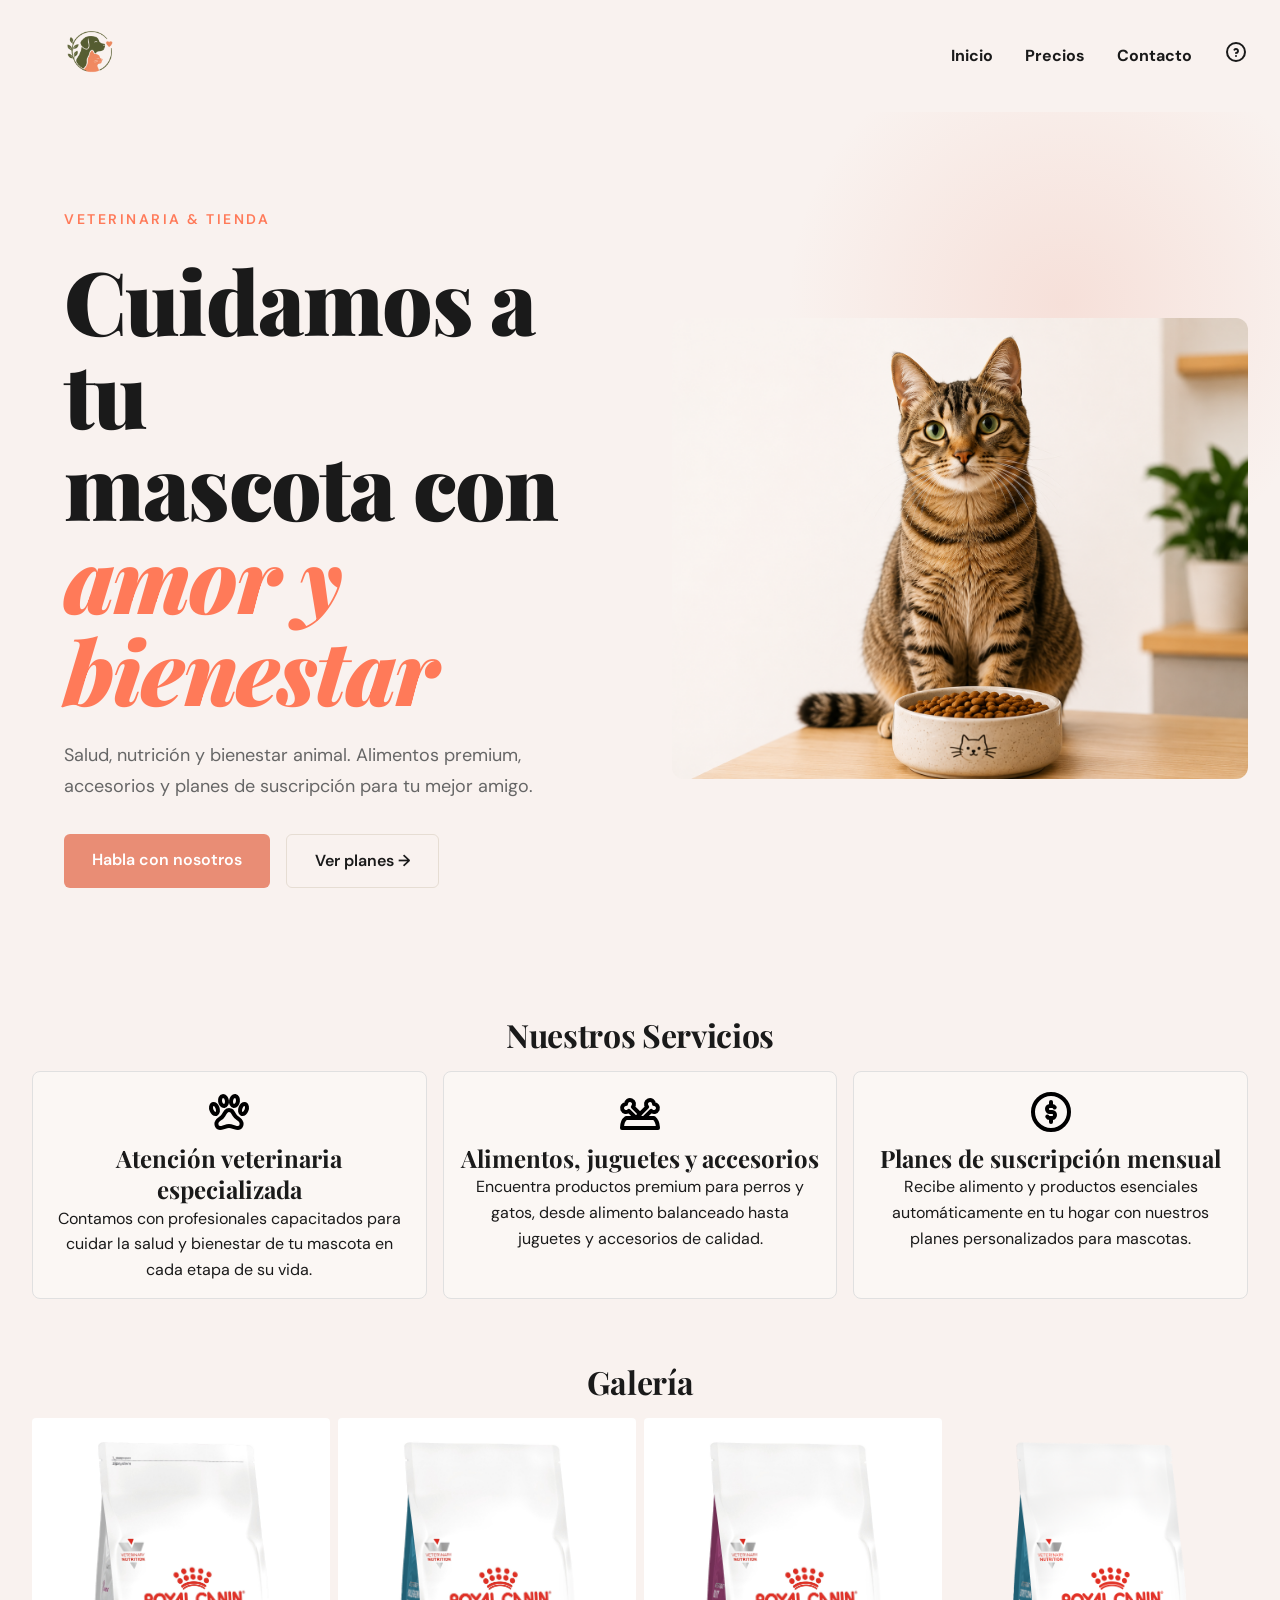
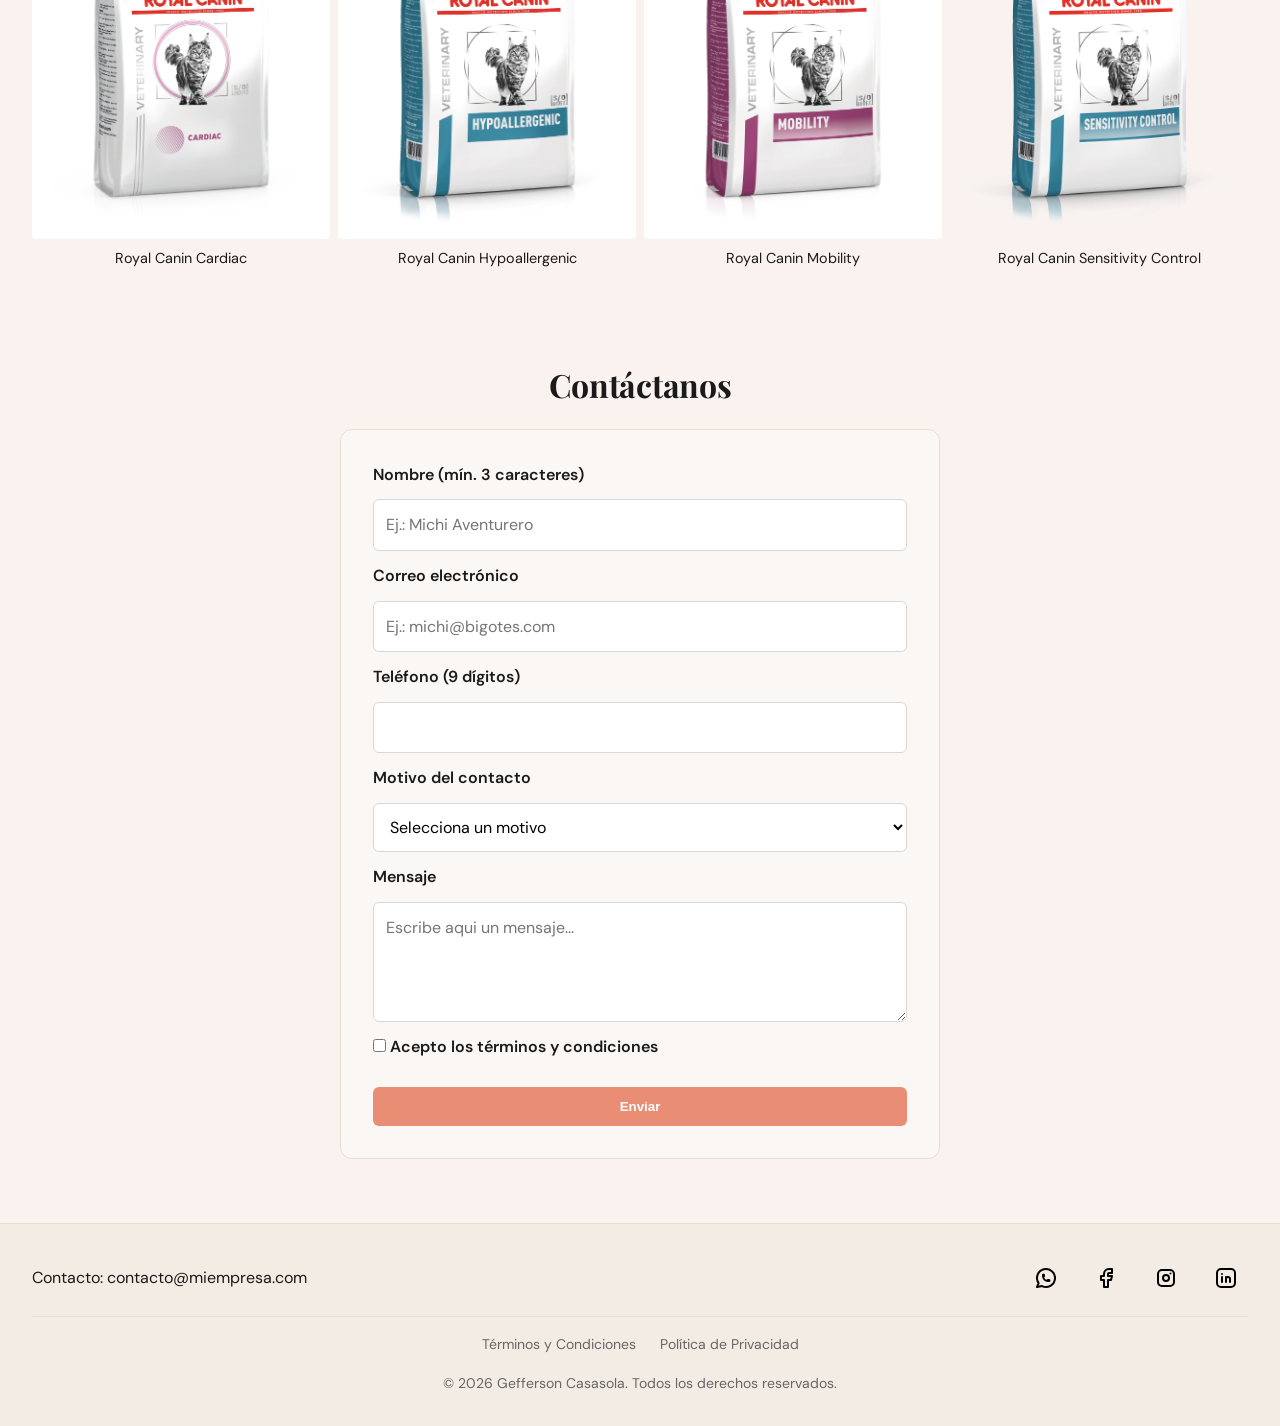
==== commit 08553ebd: "feat: add Playfair Display + DM Sans and asymmetric hero - Replace system-ui with Playfair Display (" ====
--- a/index.html
+++ b/index.html
@@ -7,6 +7,9 @@
       content="Descubre comida premium para gatos elaborada con ingredientes nutritivos y balanceados. Dale a tu mascota una alimentación saludable y deliciosa."
     />
     <meta name="viewport" content="width=device-width, initial-scale=1.0" />
+    <link rel="preconnect" href="https://fonts.googleapis.com" />
+    <link rel="preconnect" href="https://fonts.gstatic.com" crossorigin />
+    <link href="https://fonts.googleapis.com/css2?family=Playfair+Display:ital,wght@0,700;0,900;1,700&family=DM+Sans:wght@400;500;600&display=swap" rel="stylesheet" />
     <link rel="stylesheet" href="css/styles.css" />
     <title>RivenPet | Veterinaria y tienda para mascotas</title>
   </head>
@@ -84,40 +87,28 @@
     </div>
     <main>
       <section id="hero">
-        <div>
+        <div class="hero-text">
+          <p class="hero-eyebrow">Veterinaria & Tienda</p>
           <h1>
-            Cuidamos a tu mascota con
-            <span class="texto-destacado">
-              amor y bienestar
-              <svg
-                xmlns="http://www.w3.org/2000/svg"
-                width="24"
-                height="24"
-                viewBox="0 0 24 24"
-                fill="none"
-                stroke="currentColor"
-                stroke-width="2"
-                stroke-linecap="round"
-                stroke-linejoin="round"
-                class="icon icon-tabler icons-tabler-outline icon-tabler-heart"
-              >
-                <path stroke="none" d="M0 0h24v24H0z" fill="none" />
-                <path
-                  d="M19.5 12.572l-7.5 7.428l-7.5 -7.428a5 5 0 1 1 7.5 -6.566a5 5 0 1 1 7.5 6.572"
-                /></svg
-            ></span>
+            Cuidamos a tu<br />
+            mascota con<br />
+            <em class="texto-destacado">amor y<br />bienestar</em>
           </h1>
-
-          <p>
-            Veterinaria especializada en salud, nutrición y bienestar animal.
-            Encuentra alimentos premium, juguetes, accesorios y planes de
-            suscripción para consentir a tu mejor amigo.
+          <p class="hero-desc">
+            Salud, nutrición y bienestar animal. Alimentos premium,
+            accesorios y planes de suscripción para tu mejor amigo.
           </p>
-        </div>
-        <img
-          src="img/hero.png"
-          alt="Gato atigrado sentado junto a un plato de comida para gatos en un entorno minimalista"
-        />
+          <div class="hero-actions">
+            <a href="#contacto" class="btn btn-primary">Habla con nosotros</a>
+            <a href="precios.html" class="btn btn-ghost">Ver planes →</a>
+          </div>
+        </div>
+        <div class="hero-image-wrap">
+          <img
+            src="img/hero.png"
+            alt="Gato atigrado sentado junto a un plato de comida para gatos en un entorno minimalista"
+          />
+        </div>
       </section>
       <section id="caracteristicas">
         <h2>Nuestros Servicios</h2>
--- a/css/styles.css
+++ b/css/styles.css
@@ -6,7 +6,16 @@
 
 :root {
   /* Tipografía */
-  --font-text: system-ui, -apple-system, sans-serif;
+  --font-display: 'Playfair Display', Georgia, serif;
+  --font-text: 'DM Sans', system-ui, -apple-system, sans-serif;
+
+  /* Escala tipográfica fluida */
+  --text-sm: clamp(0.8rem, 1.5vw, 0.875rem);
+  --text-base: clamp(0.95rem, 1.8vw, 1rem);
+  --text-lg: clamp(1.05rem, 2vw, 1.125rem);
+  --text-xl: clamp(1.2rem, 2.5vw, 1.5rem);
+  --text-2xl: clamp(1.5rem, 3vw, 2rem);
+  --text-hero: clamp(2.8rem, 7vw, 5.5rem);
 
   /* ===== Colores principales ===== */
   --color-primary: #E98D75;
@@ -52,7 +61,8 @@
 
 body {
   font-family: var(--font-text);
-  line-height: 1.5;
+  font-size: var(--text-base);
+  line-height: 1.6;
   color: var(--color-text);
   background-color: var(--color-bg);
 }
@@ -222,25 +232,140 @@
 }
 
 #hero {
+  display: grid;
+  grid-template-columns: 1fr;
+  gap: 3rem;
+  padding: clamp(3rem, 8vw, 6rem) clamp(1.5rem, 5vw, 4rem);
+  min-height: 85vh;
+  align-items: center;
+  overflow: hidden;
+  position: relative;
+}
+
+/* Acento decorativo de fondo */
+#hero::before {
+  content: '';
+  position: absolute;
+  top: -10%;
+  right: -5%;
+  width: clamp(280px, 45vw, 560px);
+  height: clamp(280px, 45vw, 560px);
+  background: radial-gradient(circle, rgba(233, 141, 117, 0.18) 0%, transparent 70%);
+  border-radius: 50%;
+  pointer-events: none;
+  z-index: 0;
+}
+
+.hero-text {
+  position: relative;
+  z-index: 1;
   display: flex;
   flex-direction: column;
-  align-items: center;
-  gap: 2rem;
-  padding: 2rem;
-  text-align: center;
+  gap: 1.5rem;
+}
+
+.hero-eyebrow {
+  font-family: var(--font-text);
+  font-size: var(--text-sm);
+  font-weight: 600;
+  letter-spacing: 0.18em;
+  text-transform: uppercase;
+  color: var(--color-primary-dark);
+}
+
+h1 {
+  font-family: var(--font-display);
+  font-size: var(--text-hero);
+  font-weight: 900;
+  line-height: 1.05;
+  letter-spacing: -0.02em;
+  color: var(--color-text);
+}
+
+h1 em.texto-destacado {
+  font-style: italic;
+  color: var(--color-primary-dark);
+  display: inline;
+}
+
+.hero-desc {
+  font-size: var(--text-lg);
+  color: var(--color-text-muted);
+  max-width: 46ch;
+  line-height: 1.7;
+}
+
+.hero-actions {
+  display: flex;
+  flex-wrap: wrap;
+  gap: 1rem;
+  margin-top: 0.5rem;
+}
+
+.btn {
+  display: inline-block;
+  padding: 0.85rem 1.75rem;
+  font-family: var(--font-text);
+  font-size: var(--text-base);
+  font-weight: 600;
+  border-radius: var(--radius-6);
+  text-decoration: none;
+  transition:
+    background-color var(--transition-fast),
+    transform var(--transition-fast),
+    box-shadow var(--transition-fast);
+}
+
+.btn-primary {
+  background: var(--color-primary);
+  color: var(--color-text-light);
+}
+
+.btn-primary:hover {
+  background: var(--color-primary-dark);
+  transform: translateY(-2px);
+  box-shadow: 0 8px 20px var(--shadow-hover);
+}
+
+.btn-ghost {
+  background: transparent;
+  color: var(--color-text);
+  border: 1.5px solid var(--color-border);
+}
+
+.btn-ghost:hover {
+  border-color: var(--color-primary-dark);
+  color: var(--color-primary-dark);
+  transform: translateY(-2px);
+}
+
+.hero-image-wrap {
+  position: relative;
+  z-index: 1;
 }
 
 #hero img {
-  max-width: 100%;
+  width: 100%;
+  max-width: 520px;
   height: auto;
-}
-
-h1 {
-  font-size: 2.5rem;
-}
-
-#hero .texto-destacado {
-  color: var(--color-primary-dark);
+  display: block;
+  margin: 0 auto;
+  border-radius: var(--radius-12);
+}
+
+h2 {
+  font-family: var(--font-display);
+  font-size: var(--text-2xl);
+  font-weight: 700;
+  line-height: 1.2;
+  letter-spacing: -0.01em;
+}
+
+h3 {
+  font-family: var(--font-display);
+  font-size: var(--text-xl);
+  font-weight: 700;
+  line-height: 1.3;
 }
 
 #caracteristicas {
@@ -708,9 +833,6 @@
 
 /* ===== TABLET (640px en adelante) ===== */
 @media (min-width: 640px) {
-  h1 {
-    font-size: 3rem;
-  }
   #contacto form {
     max-width: 600px;
   }
@@ -733,14 +855,17 @@
 /* ===== ESCRITORIO (1024px en adelante) ===== */
 @media (min-width: 1024px) {
   #hero {
-    flex-direction: row;
-    text-align: left;
+    grid-template-columns: 1fr 1fr;
+    min-height: 90vh;
+    gap: 4rem;
   }
   #hero img {
-    max-width: 50%;
-  }
-  #hero p {
-    max-width: 80%;
+    max-width: 100%;
+    border-radius: var(--radius-12);
+  }
+  .hero-image-wrap {
+    /* desplaza la imagen ligeramente fuera del grid para tensión asimétrica */
+    margin-right: clamp(-2rem, -3vw, -4rem);
   }
   #contacto {
     padding: 4rem 2rem;
@@ -754,6 +879,6 @@
     text-align: left;
   }
   .planes {
-    grid-template-columns: repeat(4, 1fr);   /* equivale a 1fr 1fr 1fr 1fr */
-  }
-}
+    grid-template-columns: repeat(4, 1fr);
+  }
+}
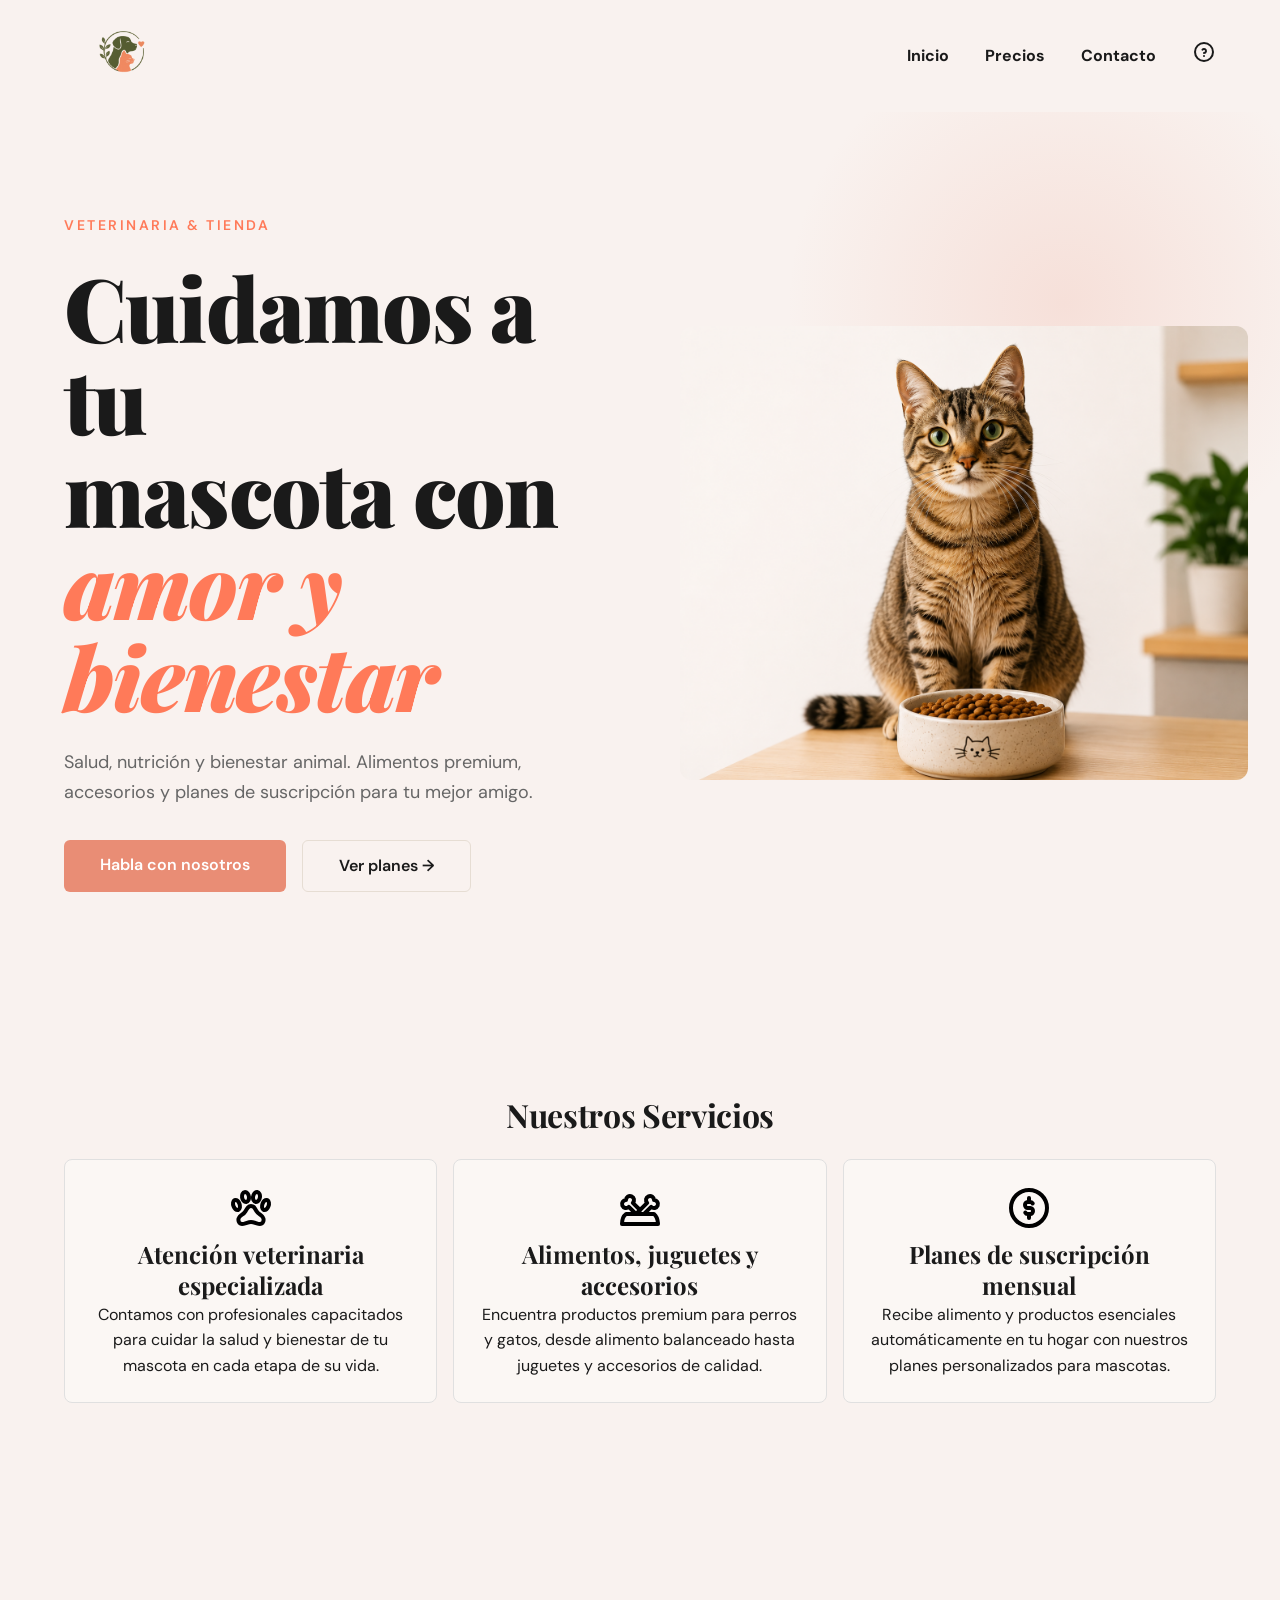
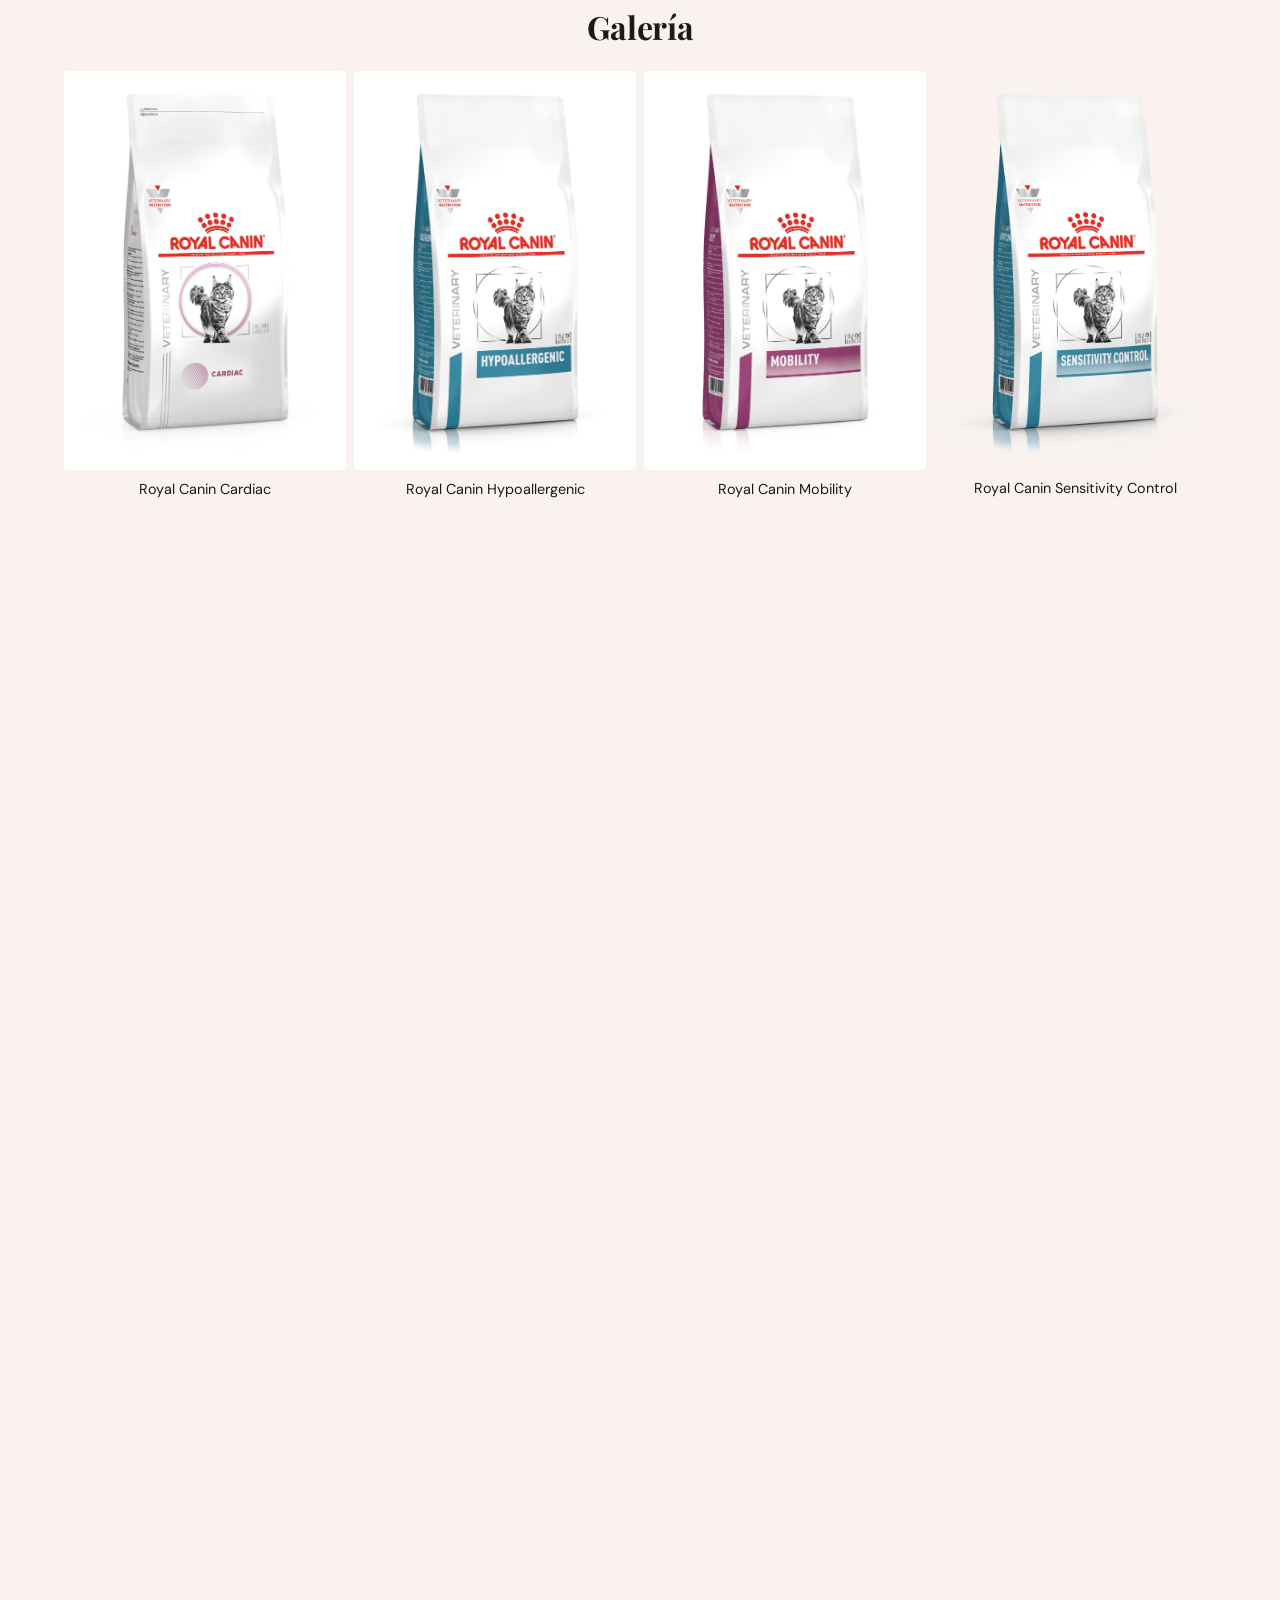
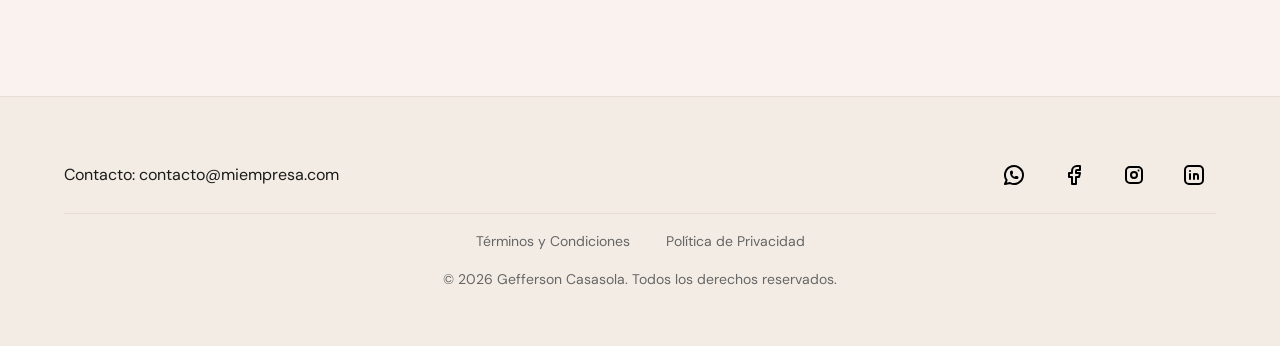
==== commit 5c65bf13: "feat: add scroll reveal with IntersectionObserver - Add declarative [data-reveal] system with 6 vari" ====
--- a/index.html
+++ b/index.html
@@ -88,22 +88,22 @@
     <main>
       <section id="hero">
         <div class="hero-text">
-          <p class="hero-eyebrow">Veterinaria & Tienda</p>
-          <h1>
+          <p class="hero-eyebrow" data-reveal="up" style="--delay:0ms">Veterinaria & Tienda</p>
+          <h1 data-reveal="up" style="--delay:80ms">
             Cuidamos a tu<br />
             mascota con<br />
             <em class="texto-destacado">amor y<br />bienestar</em>
           </h1>
-          <p class="hero-desc">
+          <p class="hero-desc" data-reveal="up" style="--delay:160ms">
             Salud, nutrición y bienestar animal. Alimentos premium,
             accesorios y planes de suscripción para tu mejor amigo.
           </p>
-          <div class="hero-actions">
+          <div class="hero-actions" data-reveal="up" style="--delay:240ms">
             <a href="#contacto" class="btn btn-primary">Habla con nosotros</a>
             <a href="precios.html" class="btn btn-ghost">Ver planes →</a>
           </div>
         </div>
-        <div class="hero-image-wrap">
+        <div class="hero-image-wrap" data-reveal="scale" style="--delay:200ms">
           <img
             src="img/hero.png"
             alt="Gato atigrado sentado junto a un plato de comida para gatos en un entorno minimalista"
@@ -111,51 +111,45 @@
         </div>
       </section>
       <section id="caracteristicas">
-        <h2>Nuestros Servicios</h2>
+        <h2 data-reveal="up">Nuestros Servicios</h2>
 
         <div class="cards">
-          <article class="card">
+          <article class="card" data-reveal="up" style="--delay:0ms">
             <img
               src="img/veterinaria.svg"
               alt="Icono de atención veterinaria"
               width="48"
               height="48"
             />
-
             <h3>Atención veterinaria especializada</h3>
-
             <p>
               Contamos con profesionales capacitados para cuidar la salud y
               bienestar de tu mascota en cada etapa de su vida.
             </p>
           </article>
 
-          <article class="card">
+          <article class="card" data-reveal="up" style="--delay:100ms">
             <img
               src="img/productos.svg"
               alt="Icono de productos para mascotas"
               width="48"
               height="48"
             />
-
             <h3>Alimentos, juguetes y accesorios</h3>
-
             <p>
               Encuentra productos premium para perros y gatos, desde alimento
               balanceado hasta juguetes y accesorios de calidad.
             </p>
           </article>
 
-          <article class="card">
+          <article class="card" data-reveal="up" style="--delay:200ms">
             <img
               src="img/suscripcion.svg"
               alt="Icono de suscripción para mascotas"
               width="48"
               height="48"
             />
-
             <h3>Planes de suscripción mensual</h3>
-
             <p>
               Recibe alimento y productos esenciales automáticamente en tu hogar
               con nuestros planes personalizados para mascotas.
@@ -164,15 +158,15 @@
         </div>
       </section>
       <section id="galeria">
-        <h2>Galería</h2>
+        <h2 data-reveal="up">Galería</h2>
 
         <div class="galeria">
-          <figure>
+          <figure data-reveal="scale" style="--delay:0ms">
             <img src="img/royal-canin-cardiac.jpg" alt="Royal Canin Cardiac" />
             <figcaption>Royal Canin Cardiac</figcaption>
           </figure>
 
-          <figure>
+          <figure data-reveal="scale" style="--delay:80ms">
             <img
               src="img/royal-canin-hypoallergenic.jpg"
               alt="Royal Canin Hypoallergenic"
@@ -180,7 +174,7 @@
             <figcaption>Royal Canin Hypoallergenic</figcaption>
           </figure>
 
-          <figure>
+          <figure data-reveal="scale" style="--delay:160ms">
             <img
               src="img/royal-canin-mobility.jpg"
               alt="Royal Canin Mobility"
@@ -188,7 +182,7 @@
             <figcaption>Royal Canin Mobility</figcaption>
           </figure>
 
-          <figure>
+          <figure data-reveal="scale" style="--delay:240ms">
             <img
               src="img/royal-canin-sensitivity-control.png"
               alt="Royal Canin Sensitivity Control"
@@ -198,8 +192,8 @@
         </div>
       </section>
       <section id="contacto">
-        <h2>Contáctanos</h2>
-        <form>
+        <h2 data-reveal="up">Contáctanos</h2>
+        <form data-reveal="up" style="--delay:100ms">
           <label for="nombre">Nombre (mín. 3 caracteres)</label>
           <input
             type="text"
@@ -284,6 +278,7 @@
       </p>
     </footer>
     <script>
+      /* ── Hamburger ── */
       const hamburger = document.querySelector('.btn-hamburger');
       const mobileMenu = document.getElementById('mobile-menu');
       const overlay = document.getElementById('nav-overlay');
@@ -297,16 +292,24 @@
         document.body.style.overflow = open ? 'hidden' : '';
       }
 
-      hamburger.addEventListener('click', () => {
-        const isOpen = mobileMenu.classList.contains('is-open');
-        toggleMenu(!isOpen);
-      });
-
+      hamburger.addEventListener('click', () => toggleMenu(!mobileMenu.classList.contains('is-open')));
       overlay.addEventListener('click', () => toggleMenu(false));
-
-      mobileMenu.querySelectorAll('a').forEach(link => {
-        link.addEventListener('click', () => toggleMenu(false));
-      });
+      mobileMenu.querySelectorAll('a').forEach(l => l.addEventListener('click', () => toggleMenu(false)));
+
+      /* ── Reveal on scroll ── */
+      const observer = new IntersectionObserver(
+        (entries) => {
+          entries.forEach((entry) => {
+            if (entry.isIntersecting) {
+              entry.target.classList.add('is-visible');
+              observer.unobserve(entry.target);
+            }
+          });
+        },
+        { threshold: 0.12, rootMargin: '0px 0px -48px 0px' }
+      );
+
+      document.querySelectorAll('[data-reveal]').forEach((el) => observer.observe(el));
     </script>
   </body>
 </html>
--- a/css/styles.css
+++ b/css/styles.css
@@ -53,7 +53,24 @@
   --radius-8: 8px;
   --radius-12: 12px;
 
-  /* ===== Transiciones ===== */
+  /* ===== Escala de espaciado exponencial (ratio ×1.5) ===== */
+  /* s1=4 → s2=6 → s3=8 → s4=12 → s5=16 → s6=24 → s7=36 → s8=56 → s9=80 → s10=120 */
+  --s1:  0.25rem;   /*  4px  — separadores mínimos, iconos */
+  --s2:  0.375rem;  /*  6px  — gap inline */
+  --s3:  0.5rem;    /*  8px  — gap pequeño, padding xs */
+  --s4:  0.75rem;   /* 12px  — padding inputs, gap interno */
+  --s5:  1rem;      /* 16px  — padding base, gap cards */
+  --s6:  1.5rem;    /* 24px  — padding secciones internas */
+  --s7:  2.25rem;   /* 36px  — gap entre bloques */
+  --s8:  3.5rem;    /* 56px  — padding secciones */
+  --s9:  5rem;      /* 80px  — margen entre secciones grandes */
+  --s10: 7.5rem;    /* 120px — espaciado máximo / hero */
+
+  /* Espacio de sección fluido: crece con el viewport */
+  --section-pad-y: clamp(var(--s8), 8vw, var(--s10));
+  --section-pad-x: clamp(var(--s6), 5vw, var(--s9));
+
+
   --transition-fast: 0.2s ease;
   --transition-medium: 0.25s ease;
   --transition-normal: 0.3s ease;
@@ -70,8 +87,8 @@
 header nav {
   display: flex;
   align-items: center;
-  gap: 2rem;
-  padding: 1rem 2rem;
+  gap: var(--s7);
+  padding: var(--s5) var(--section-pad-x);
 }
 
 nav a {
@@ -103,7 +120,7 @@
 .nav-links {
   display: flex;
   align-items: center;
-  gap: 2rem;
+  gap: var(--s7);
 }
 
 .btn-hamburger {
@@ -178,7 +195,7 @@
   background: var(--color-surface);
   border-bottom: 1px solid var(--color-border);
   box-shadow: var(--shadow-md);
-  padding: 5rem 2rem 2rem;
+  padding: var(--s9) var(--s6) var(--s6);
   transform: translateY(-100%);
   transition: transform var(--transition-medium);
 }
@@ -190,12 +207,12 @@
 .mobile-menu nav {
   display: flex;
   flex-direction: column;
-  gap: 0.25rem;
+  gap: var(--s1);
 }
 
 .mobile-menu nav a {
   display: block;
-  padding: 0.85rem 1rem;
+  padding: var(--s4) var(--s5);
   font-size: 1.05rem;
   font-weight: 700;
   color: var(--color-text);
@@ -234,8 +251,8 @@
 #hero {
   display: grid;
   grid-template-columns: 1fr;
-  gap: 3rem;
-  padding: clamp(3rem, 8vw, 6rem) clamp(1.5rem, 5vw, 4rem);
+  gap: var(--s8);
+  padding: var(--section-pad-y) var(--section-pad-x);
   min-height: 85vh;
   align-items: center;
   overflow: hidden;
@@ -261,7 +278,7 @@
   z-index: 1;
   display: flex;
   flex-direction: column;
-  gap: 1.5rem;
+  gap: var(--s6);
 }
 
 .hero-eyebrow {
@@ -298,13 +315,13 @@
 .hero-actions {
   display: flex;
   flex-wrap: wrap;
-  gap: 1rem;
-  margin-top: 0.5rem;
+  gap: var(--s5);
+  margin-top: var(--s3);
 }
 
 .btn {
   display: inline-block;
-  padding: 0.85rem 1.75rem;
+  padding: var(--s4) var(--s7);
   font-family: var(--font-text);
   font-size: var(--text-base);
   font-weight: 600;
@@ -369,21 +386,21 @@
 }
 
 #caracteristicas {
-  padding: 2rem;
+  padding: var(--section-pad-y) var(--section-pad-x);
   text-align: center;
 }
 
 .cards {
   display: flex;
   flex-wrap: wrap;
-  gap: 16px;
-  margin-top: 16px;
+  gap: var(--s5);
+  margin-top: var(--s6);
 }
 
 .card {
   flex-basis: 280px;
   flex-grow: 1;
-  padding: 1rem;
+  padding: var(--s6);
   border: 1px solid var(--color-border-light);
   border-radius: var(--radius-8);
   background: var(--color-surface);
@@ -399,15 +416,15 @@
 }
 
 #galeria {
-  padding: 32px;
+  padding: var(--section-pad-y) var(--section-pad-x);
   text-align: center;
 }
 
 .galeria {
   display: flex;
   flex-wrap: wrap;
-  gap: 8px;
-  margin-top: 16px;
+  gap: var(--s3);
+  margin-top: var(--s6);
 }
 
 .galeria figure {
@@ -440,21 +457,21 @@
   flex-direction: column;
   align-items: center;
   text-align: center;
-  padding: 3rem 2rem;
+  padding: var(--section-pad-y) var(--section-pad-x);
 }
 
 #contacto h2 {
-  margin-bottom: 1.5rem;
+  margin-bottom: var(--s7);
 }
 
 #contacto form {
   display: flex;
   flex-direction: column;
-  gap: 0.75rem;
+  gap: var(--s4);
   width: 100%;
   max-width: 600px;
   margin: 0 auto;
-  padding: 2rem;
+  padding: var(--s8);
   background-color: var(--color-surface);
   border: 1px solid var(--color-border);
   border-radius: var(--radius-12);
@@ -469,7 +486,7 @@
 #contacto input,
 #contacto textarea,
 #contacto select {
-  padding: 0.75rem;
+  padding: var(--s4);
   border: 1px solid var(--color-border-input);
   border-radius: var(--radius-6);
   font: inherit;
@@ -490,8 +507,8 @@
 }
 
 #contacto button {
-  margin-top: 1rem;
-  padding: 0.75rem;
+  margin-top: var(--s5);
+  padding: var(--s4);
   background: var(--color-primary);
   color: var(--color-text-light);
   border: none;
@@ -513,8 +530,8 @@
 footer {
   display: flex;
   flex-direction: column;
-  gap: 1rem;
-  padding: 2rem;
+  gap: var(--s5);
+  padding: var(--s8) var(--section-pad-x);
   background-color: var(--color-footer);
   border-top: 1px solid var(--color-border);
 }
@@ -523,13 +540,13 @@
   display: flex;
   flex-direction: column;
   align-items: center;
-  gap: 1rem;
+  gap: var(--s5);
   text-align: center;
 }
 
 .redes {
   display: flex;
-  gap: 1rem;
+  gap: var(--s5);
 }
 
 .redes a {
@@ -555,8 +572,8 @@
 .footer-legal {
   display: flex;
   justify-content: center;
-  gap: 1.5rem;
-  padding-top: 1rem;
+  gap: var(--s7);
+  padding-top: var(--s5);
   border-top: 1px solid var(--color-border);
   flex-wrap: wrap;
 }
@@ -581,17 +598,18 @@
 
 #content-precios {
   text-align: center;
-  padding: 2rem;
+  padding: var(--section-pad-y) var(--section-pad-x) var(--s6);
 }
 
 #content-precios p {
   color: var(--color-text-muted);
+  margin-top: var(--s7);
 }
 
 .planes {
   display: grid;
-  gap: 24px;
-  padding: 32px;
+  gap: var(--s6);
+  padding: 0 var(--section-pad-x) var(--section-pad-y);
   margin: 0 auto;
 }
 
@@ -601,7 +619,7 @@
   align-items: center;
   justify-content: space-between;
 
-  padding: 24px;
+  padding: var(--s7);
   background: var(--color-surface);
 
   border: 1px solid var(--color-border-light);
@@ -627,16 +645,16 @@
   font-size: 2rem;
   font-weight: 700;
   color: var(--color-primary-dark);
-  margin: 16px 0;
+  margin: var(--s5) 0;
 }
 
 .plan ul {
   list-style: none;
   display: flex;
   flex-direction: column;
-  gap: 0.75rem;
-
-  margin: 1rem 0;
+  gap: var(--s4);
+
+  margin: var(--s5) 0;
   padding: 0;
 }
 
@@ -647,7 +665,7 @@
 .plan a {
   display: inline-block;
 
-  padding: 0.75rem 1rem;
+  padding: var(--s4) var(--s5);
 
   color: var(--color-text-light);
   background-color: var(--color-primary);
@@ -668,23 +686,23 @@
 }
 
 .clientes {
-  padding: 32px;
+  padding: var(--section-pad-y) var(--section-pad-x);
   text-align: center;
 }
 
 .clientes h2 {
-  margin-bottom: 1rem;
+  margin-bottom: var(--s5);
 }
 
 .logos {
   display: grid;
   grid-template-columns: repeat(auto-fit, minmax(150px, 1fr));
-  gap: 16px;
-  margin-top: 16px;
+  gap: var(--s5);
+  margin-top: var(--s6);
 }
 
 .logo-cliente {
-  padding: 24px;
+  padding: var(--s6);
 
   background: var(--color-bg-soft);
 
@@ -714,7 +732,7 @@
     "main"
     "footer";
   grid-template-columns: 1fr;
-  gap: 16px;
+  gap: var(--s5);
   min-height: 100vh;
 }
 
@@ -725,8 +743,8 @@
 .faq-nav {
   grid-area: nav;
 
-  padding: 24px;
-  margin: 0 16px;
+  padding: var(--s6);
+  margin: 0 var(--s5);
 
   background: var(--color-surface);
   border: 1px solid var(--color-border);
@@ -736,7 +754,7 @@
 }
 
 .faq-nav h2 {
-  margin-bottom: 1rem;
+  margin-bottom: var(--s5);
   color: var(--color-secondary);
 }
 
@@ -746,7 +764,7 @@
 }
 
 .faq-nav li + li {
-  margin-top: 0.75rem;
+  margin-top: var(--s4);
 }
 
 .faq-nav a {
@@ -763,20 +781,20 @@
 
 .faq-main {
   grid-area: main;
-  padding: 16px;
+  padding: var(--s5);
 }
 
 .faq-layout h1 {
   text-align: center;
-  margin-bottom: 2rem;
+  margin-bottom: var(--s8);
 }
 
 .faq-main section {
-  margin-bottom: 2rem;
+  margin-bottom: var(--s8);
 }
 
 .faq-main h2 {
-  margin-bottom: 1rem;
+  margin-bottom: var(--s5);
   color: var(--color-secondary);
 }
 
@@ -786,8 +804,8 @@
   border: 1px solid var(--color-border-light);
   border-radius: var(--radius-8);
 
-  margin-bottom: 1rem;
-  padding: 1rem;
+  margin-bottom: var(--s5);
+  padding: var(--s5);
 
   transition:
     box-shadow var(--transition-fast),
@@ -831,7 +849,32 @@
   grid-area: footer;
 }
 
-/* ===== TABLET (640px en adelante) ===== */
+/* ========================= REVEAL ANIMATIONS ========================= */
+
+@media (prefers-reduced-motion: no-preference) {
+  [data-reveal] {
+    opacity: 0;
+    transition:
+      opacity 0.7s cubic-bezier(0.16, 1, 0.3, 1),
+      transform 0.7s cubic-bezier(0.16, 1, 0.3, 1);
+    transition-delay: var(--delay, 0ms);
+  }
+
+  [data-reveal="up"]    { transform: translateY(40px); }
+  [data-reveal="down"]  { transform: translateY(-24px); }
+  [data-reveal="left"]  { transform: translateX(40px); }
+  [data-reveal="right"] { transform: translateX(-40px); }
+  [data-reveal="scale"] { transform: scale(0.92); }
+  [data-reveal="fade"]  { transform: none; }
+
+  [data-reveal].is-visible {
+    opacity: 1;
+    transform: none;
+  }
+}
+
+/* ========================= MEDIA QUERIES ========================= */
+
 @media (min-width: 640px) {
   #contacto form {
     max-width: 600px;
@@ -857,18 +900,17 @@
   #hero {
     grid-template-columns: 1fr 1fr;
     min-height: 90vh;
-    gap: 4rem;
+    gap: var(--s9);
   }
   #hero img {
     max-width: 100%;
     border-radius: var(--radius-12);
   }
   .hero-image-wrap {
-    /* desplaza la imagen ligeramente fuera del grid para tensión asimétrica */
     margin-right: clamp(-2rem, -3vw, -4rem);
   }
   #contacto {
-    padding: 4rem 2rem;
+    padding: var(--s10) var(--section-pad-x);
   }
   .galeria figure {
     flex: 0 0 calc(25% - 6px);
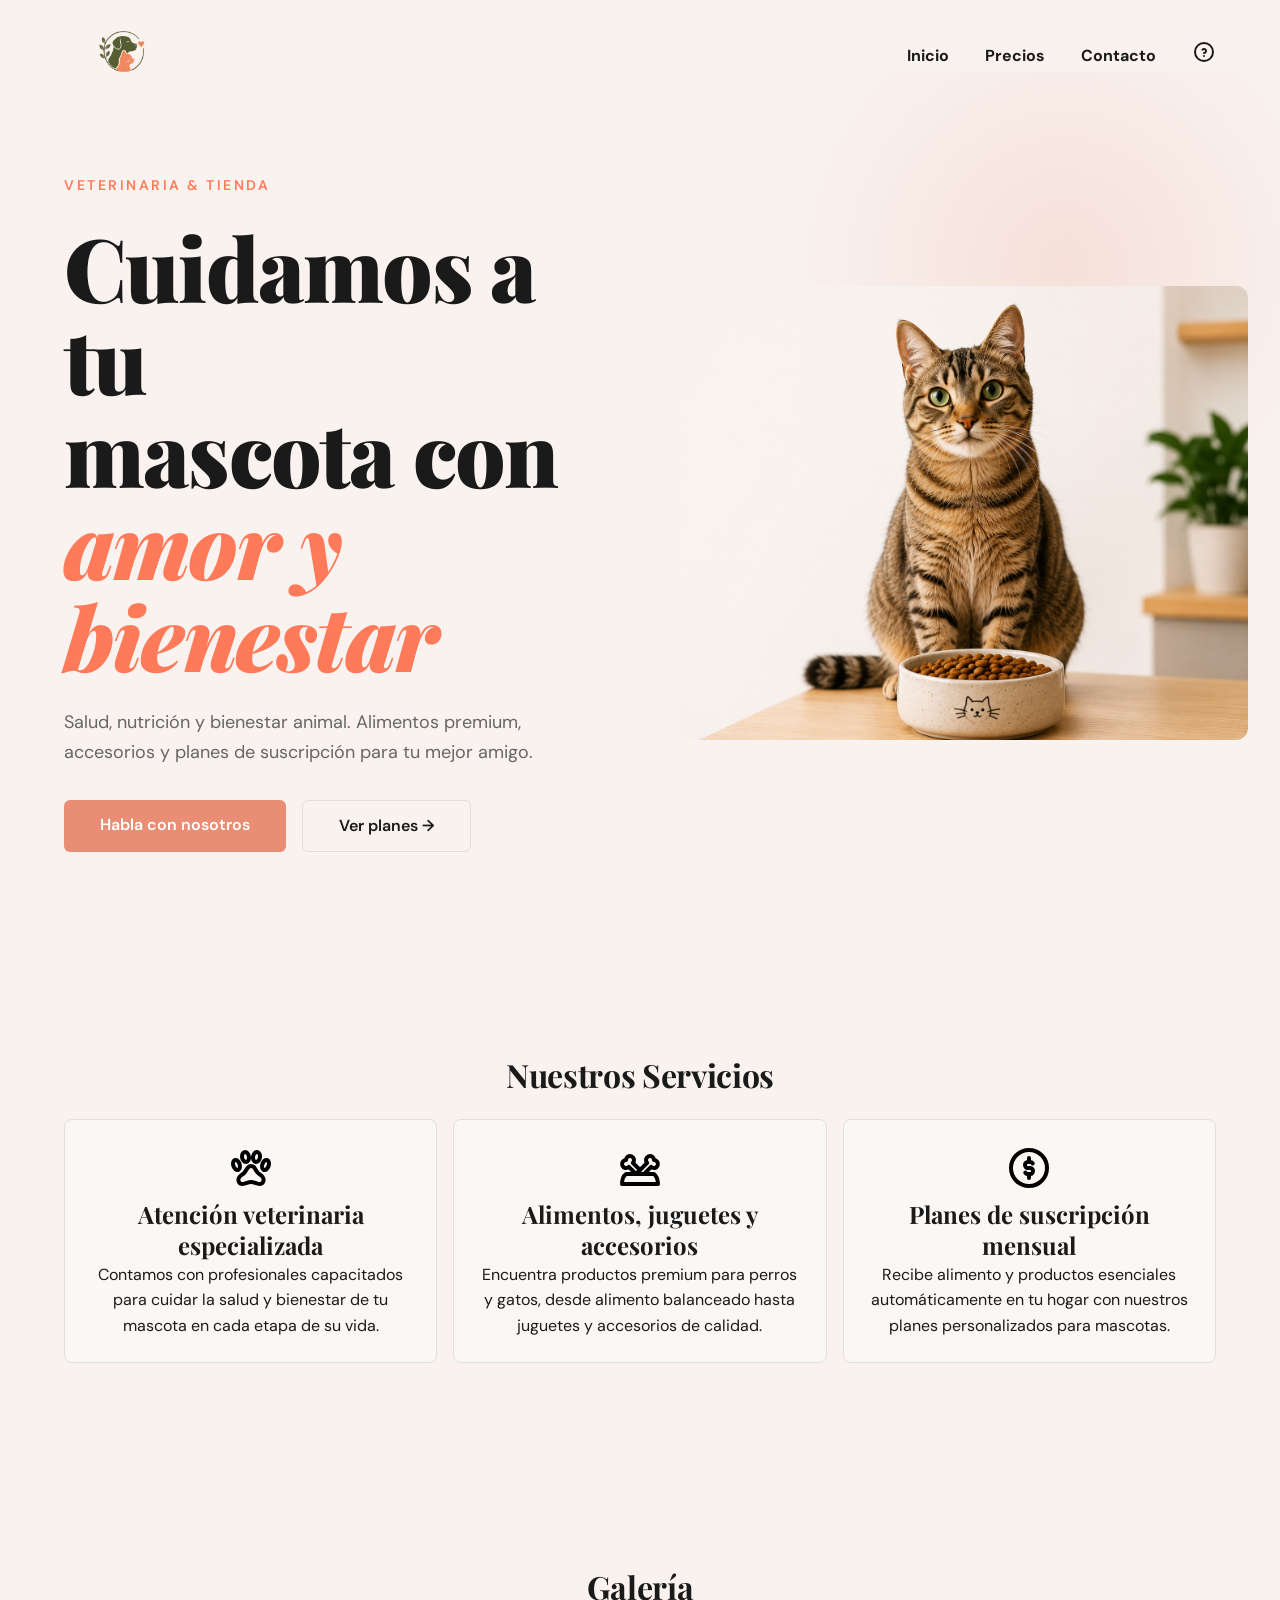
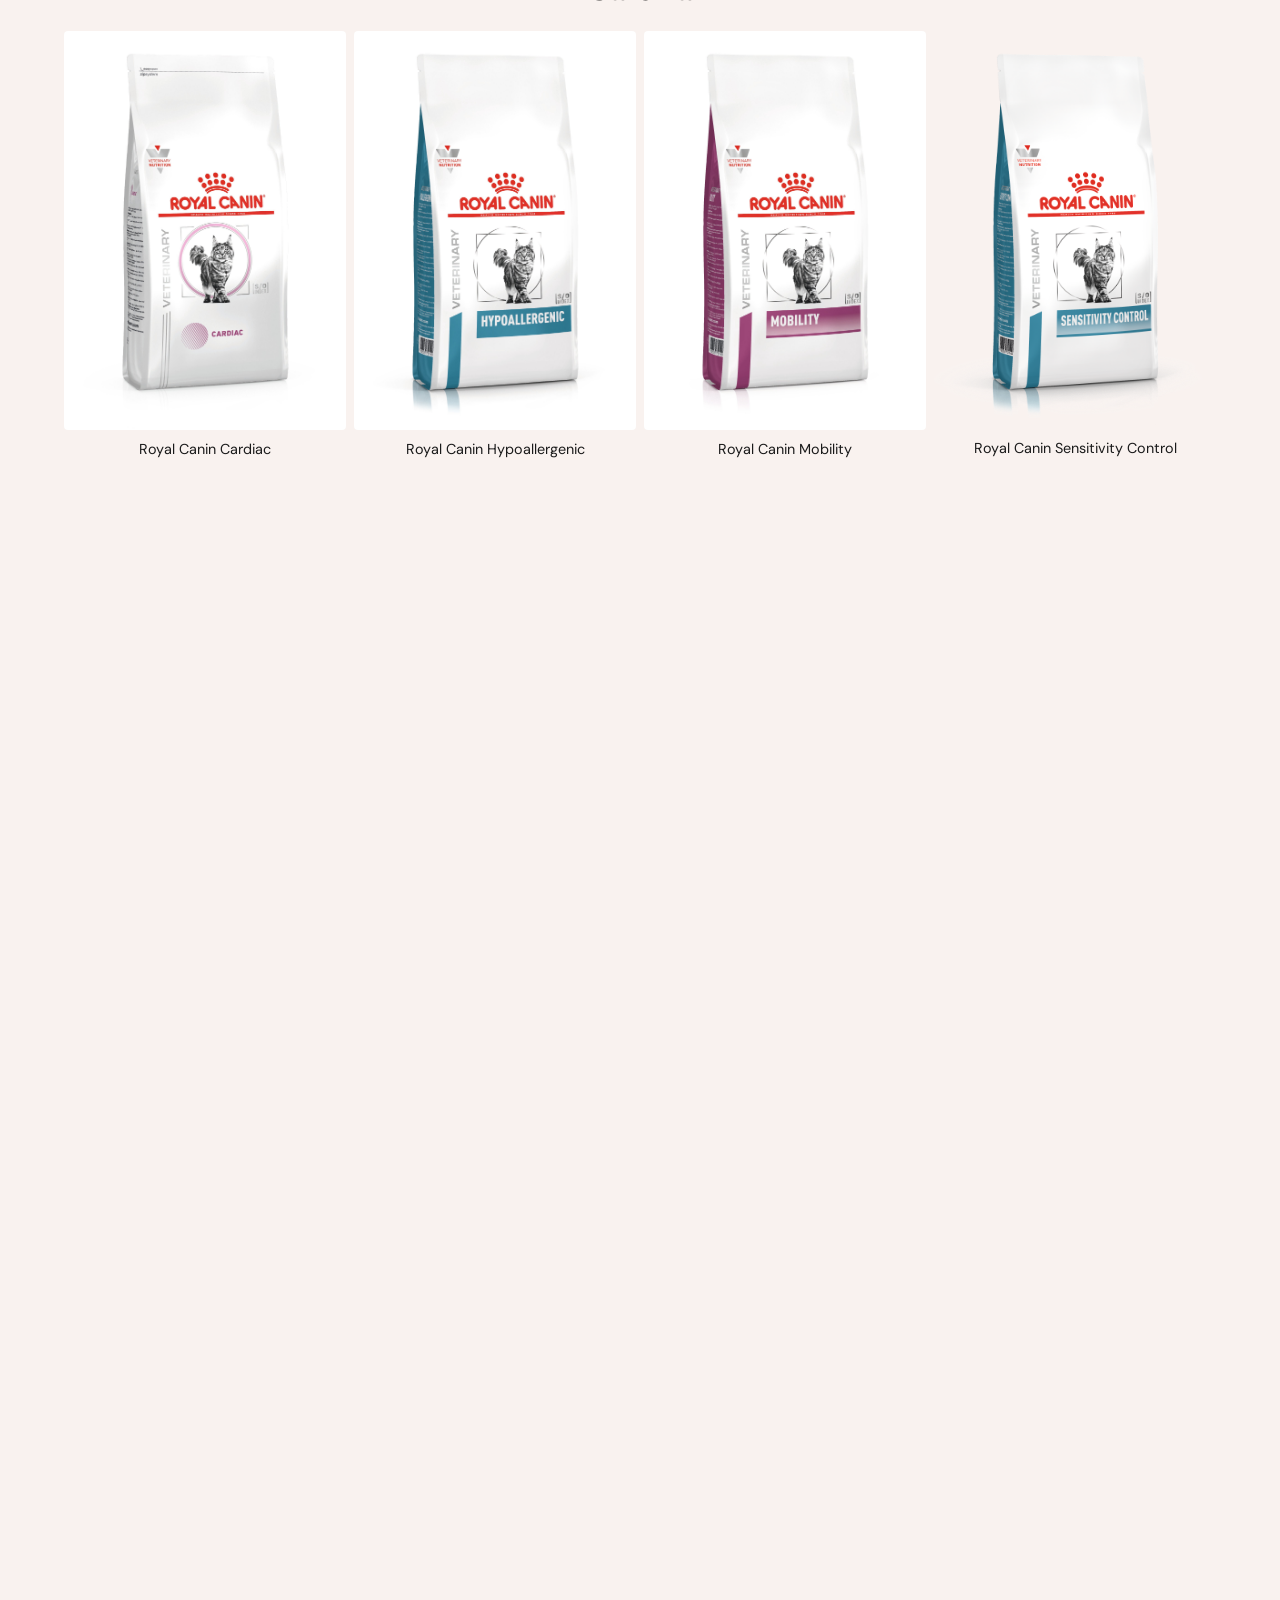
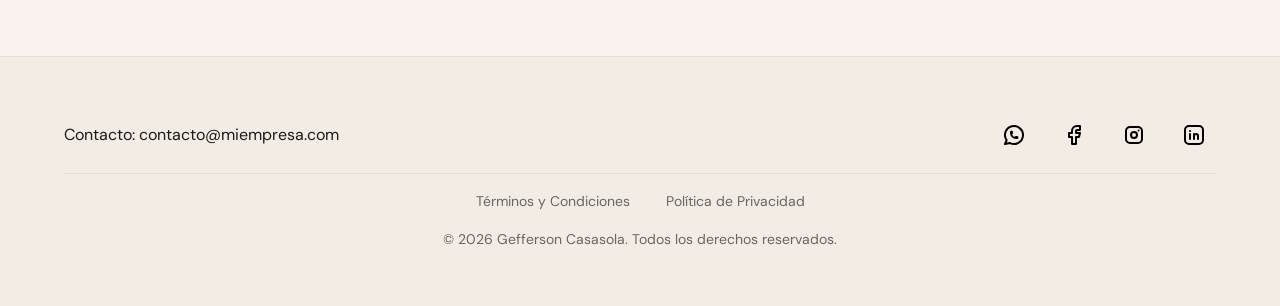
==== commit a2720331: "feat(header): add transparent-to-frosted-glass transition on scroll - Set header to position fixed a" ====
--- a/index.html
+++ b/index.html
@@ -277,39 +277,6 @@
         © 2026 Gefferson Casasola. Todos los derechos reservados.
       </p>
     </footer>
-    <script>
-      /* ── Hamburger ── */
-      const hamburger = document.querySelector('.btn-hamburger');
-      const mobileMenu = document.getElementById('mobile-menu');
-      const overlay = document.getElementById('nav-overlay');
-
-      function toggleMenu(open) {
-        hamburger.classList.toggle('is-open', open);
-        mobileMenu.classList.toggle('is-open', open);
-        overlay.classList.toggle('is-visible', open);
-        hamburger.setAttribute('aria-expanded', open);
-        mobileMenu.setAttribute('aria-hidden', !open);
-        document.body.style.overflow = open ? 'hidden' : '';
-      }
-
-      hamburger.addEventListener('click', () => toggleMenu(!mobileMenu.classList.contains('is-open')));
-      overlay.addEventListener('click', () => toggleMenu(false));
-      mobileMenu.querySelectorAll('a').forEach(l => l.addEventListener('click', () => toggleMenu(false)));
-
-      /* ── Reveal on scroll ── */
-      const observer = new IntersectionObserver(
-        (entries) => {
-          entries.forEach((entry) => {
-            if (entry.isIntersecting) {
-              entry.target.classList.add('is-visible');
-              observer.unobserve(entry.target);
-            }
-          });
-        },
-        { threshold: 0.12, rootMargin: '0px 0px -48px 0px' }
-      );
-
-      document.querySelectorAll('[data-reveal]').forEach((el) => observer.observe(el));
-    </script>
+    <script src="js/main.js"></script>
   </body>
 </html>
--- a/css/styles.css
+++ b/css/styles.css
@@ -82,6 +82,28 @@
   line-height: 1.6;
   color: var(--color-text);
   background-color: var(--color-bg);
+}
+
+header {
+  position: fixed;
+  top: 0;
+  left: 0;
+  right: 0;
+  z-index: 100;
+  background: transparent;
+  border-bottom: 1px solid transparent;
+  transition:
+    background-color var(--transition-normal),
+    border-color var(--transition-normal),
+    box-shadow var(--transition-normal);
+}
+
+header.is-scrolled {
+  background: rgba(249, 242, 239, 0.82);
+  backdrop-filter: blur(16px);
+  -webkit-backdrop-filter: blur(16px);
+  border-bottom-color: var(--color-border);
+  box-shadow: var(--shadow-sm);
 }
 
 header nav {
@@ -594,7 +616,15 @@
   text-align: center;
 }
 
-/* ========================= PRECIOS.HTML ========================= */
+main {
+  padding-top: 72px; /* compensa el header fijo */
+}
+
+/* faq-layout usa grid, el header ya está en grid-area header,
+   pero al ser fixed sale del flujo — compensamos en faq-nav y faq-main */
+.faq-layout {
+  padding-top: 72px;
+}
 
 #content-precios {
   text-align: center;
@@ -727,56 +757,140 @@
 .faq-layout {
   display: grid;
   grid-template-areas:
-    "header"
     "nav"
     "main"
     "footer";
   grid-template-columns: 1fr;
   gap: var(--s5);
   min-height: 100vh;
+  padding-top: 72px;
 }
 
 .faq-layout header {
-  grid-area: header;
+  grid-area: unset;
 }
 
 .faq-nav {
   grid-area: nav;
-
-  padding: var(--s6);
+  padding: var(--s5);
   margin: 0 var(--s5);
-
   background: var(--color-surface);
   border: 1px solid var(--color-border);
   border-radius: var(--radius-12);
-
   box-shadow: var(--shadow-sm);
-}
-
-.faq-nav h2 {
-  margin-bottom: var(--s5);
-  color: var(--color-secondary);
-}
-
-.faq-nav ul {
+  align-self: start;
+}
+
+.faq-nav-label {
+  font-size: var(--text-sm);
+  font-weight: 600;
+  letter-spacing: 0.14em;
+  text-transform: uppercase;
+  color: var(--color-text-muted);
+  padding: 0 var(--s3) var(--s4);
+  border-bottom: 1px solid var(--color-border);
+  margin-bottom: var(--s3);
+}
+
+/* Cada grupo del acordeón */
+.faq-nav-group {
+  border-radius: var(--radius-8);
+  overflow: hidden;
+}
+
+.faq-nav-group + .faq-nav-group {
+  margin-top: var(--s2);
+}
+
+.faq-nav-group summary {
+  display: flex;
+  align-items: center;
+  gap: var(--s3);
+  padding: var(--s4) var(--s4);
+  font-weight: 600;
+  font-size: var(--text-base);
+  color: var(--color-text);
+  cursor: pointer;
   list-style: none;
-  padding: 0;
-}
-
-.faq-nav li + li {
-  margin-top: var(--s4);
-}
-
-.faq-nav a {
-  color: var(--color-text);
+  border-radius: var(--radius-8);
+  transition:
+    background-color var(--transition-fast),
+    color var(--transition-fast);
+  position: relative;
+}
+
+.faq-nav-group summary::-webkit-details-marker { display: none; }
+
+/* Chevron via pseudo-element */
+.faq-nav-group summary::after {
+  content: '';
+  position: absolute;
+  right: var(--s4);
+  top: 50%;
+  transform: translateY(-50%);
+  width: 8px;
+  height: 8px;
+  border-right: 2px solid var(--color-text-muted);
+  border-bottom: 2px solid var(--color-text-muted);
+  rotate: 45deg;
+  transition: rotate var(--transition-fast), border-color var(--transition-fast);
+}
+
+.faq-nav-group[open] summary::after {
+  rotate: -135deg;
+}
+
+.faq-nav-group summary:hover {
+  background-color: var(--color-bg);
+  color: var(--color-primary-dark);
+}
+
+.faq-nav-group summary:hover::after {
+  border-color: var(--color-primary-dark);
+}
+
+.faq-nav-group[open] > summary {
+  color: var(--color-primary-dark);
+  background-color: var(--color-bg);
+}
+
+.faq-nav-group[open] > summary::after {
+  border-color: var(--color-primary-dark);
+}
+
+.faq-nav-group svg {
+  flex-shrink: 0;
+  opacity: 0.7;
+}
+
+/* Links dentro del acordeón */
+.faq-nav-group ul {
+  list-style: none;
+  padding: var(--s2) var(--s3) var(--s3);
+  display: flex;
+  flex-direction: column;
+  gap: var(--s1);
+}
+
+.faq-nav-group ul li a {
+  display: block;
+  padding: var(--s3) var(--s4);
+  font-size: var(--text-sm);
+  font-weight: 500;
+  color: var(--color-text-muted);
   text-decoration: none;
-  font-weight: 600;
-
-  transition: color var(--transition-fast);
-}
-
-.faq-nav a:hover {
+  border-radius: var(--radius-6);
+  border-left: 2px solid transparent;
+  transition:
+    color var(--transition-fast),
+    background-color var(--transition-fast),
+    border-color var(--transition-fast);
+}
+
+.faq-nav-group ul li a:hover {
   color: var(--color-primary-dark);
+  background-color: var(--color-bg);
+  border-left-color: var(--color-primary-dark);
 }
 
 .faq-main {
@@ -887,7 +1001,6 @@
   }
   .faq-layout {
     grid-template-areas:
-      "header header"
       "nav    main"
       "footer footer";
     grid-template-columns: 200px 1fr;
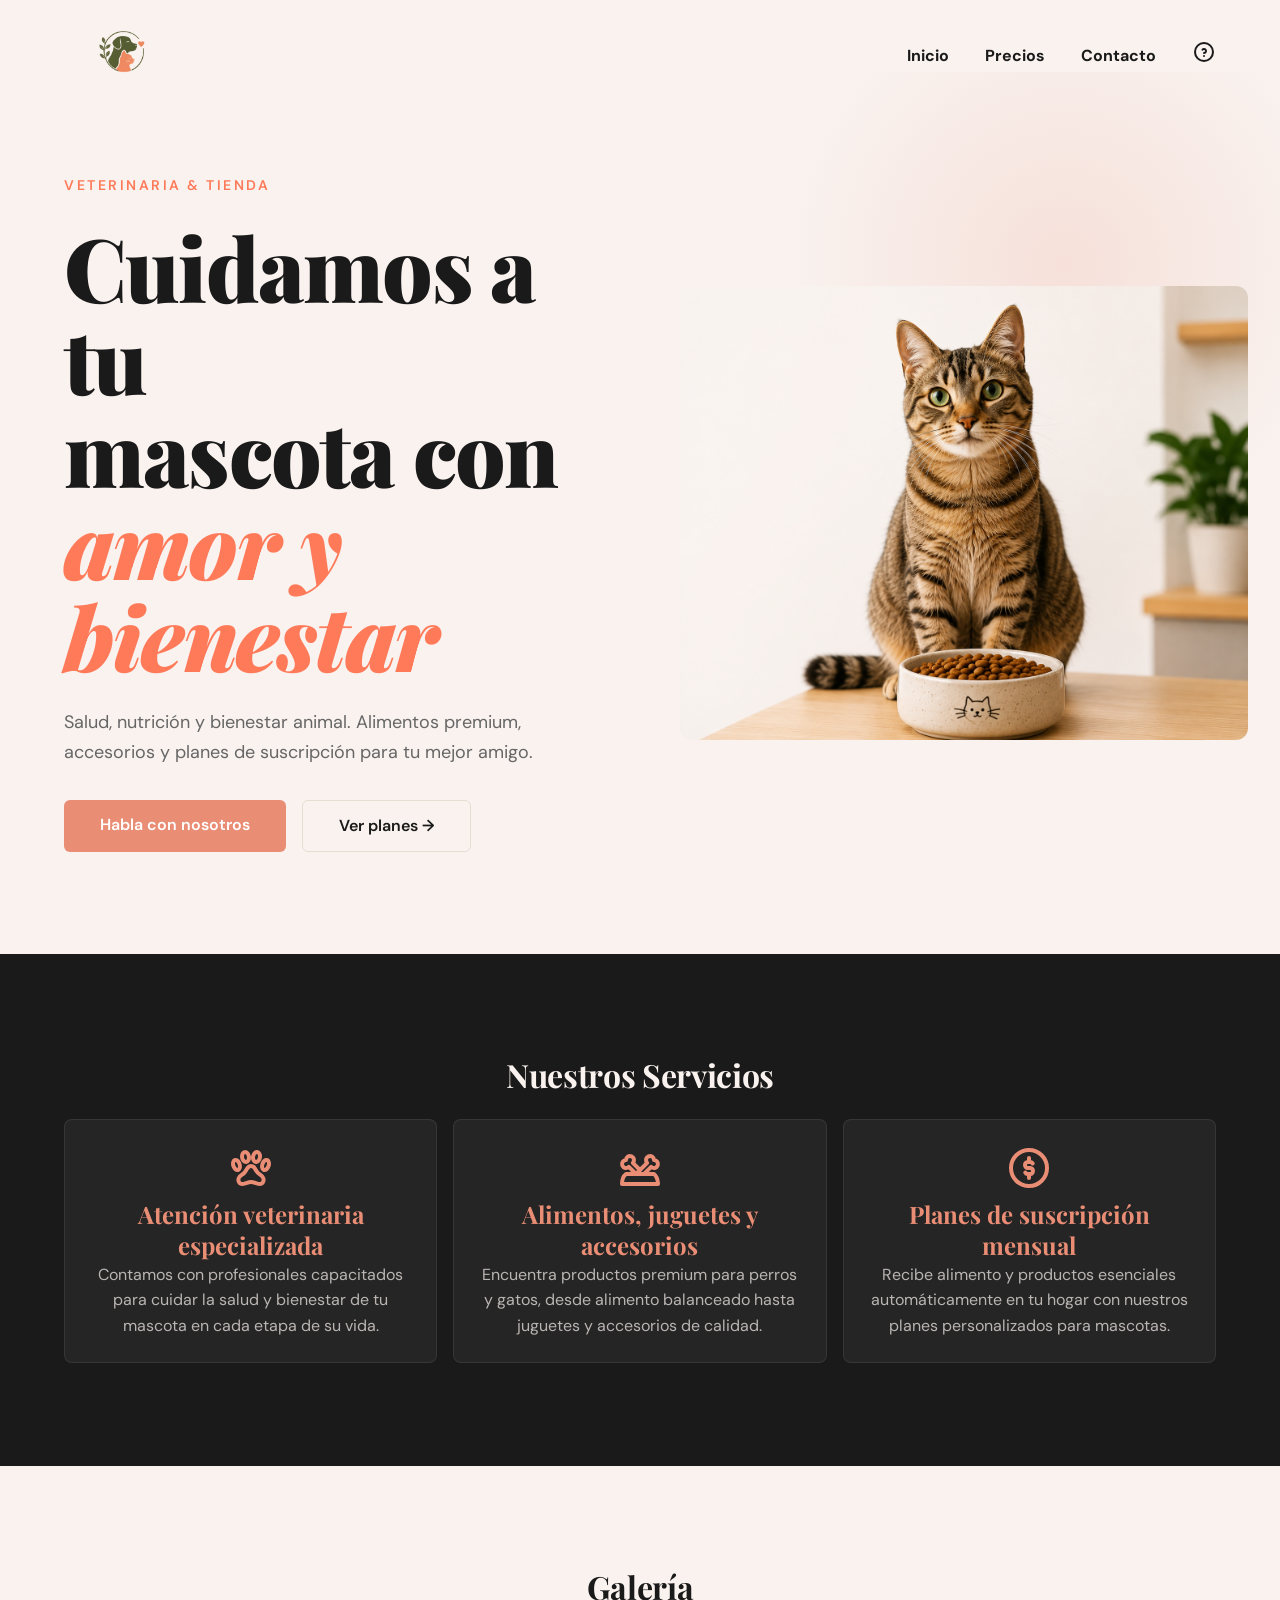
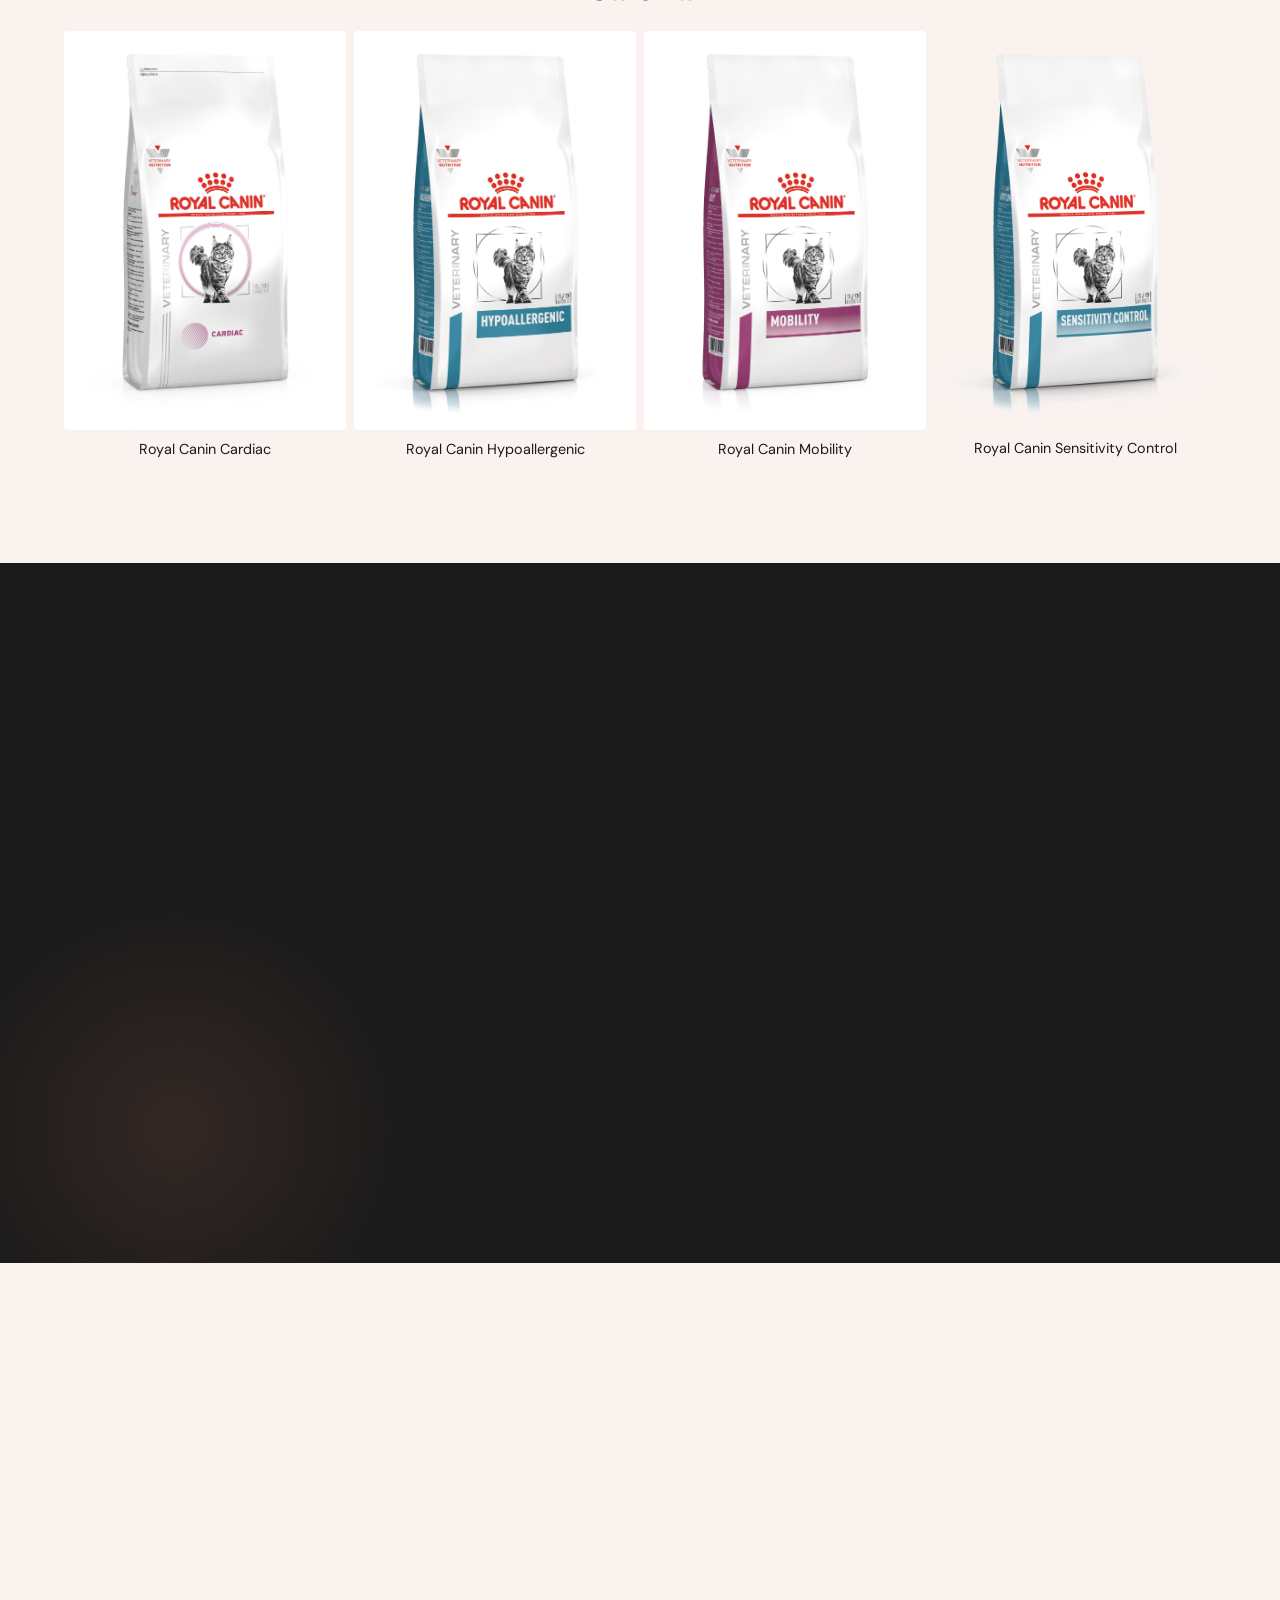
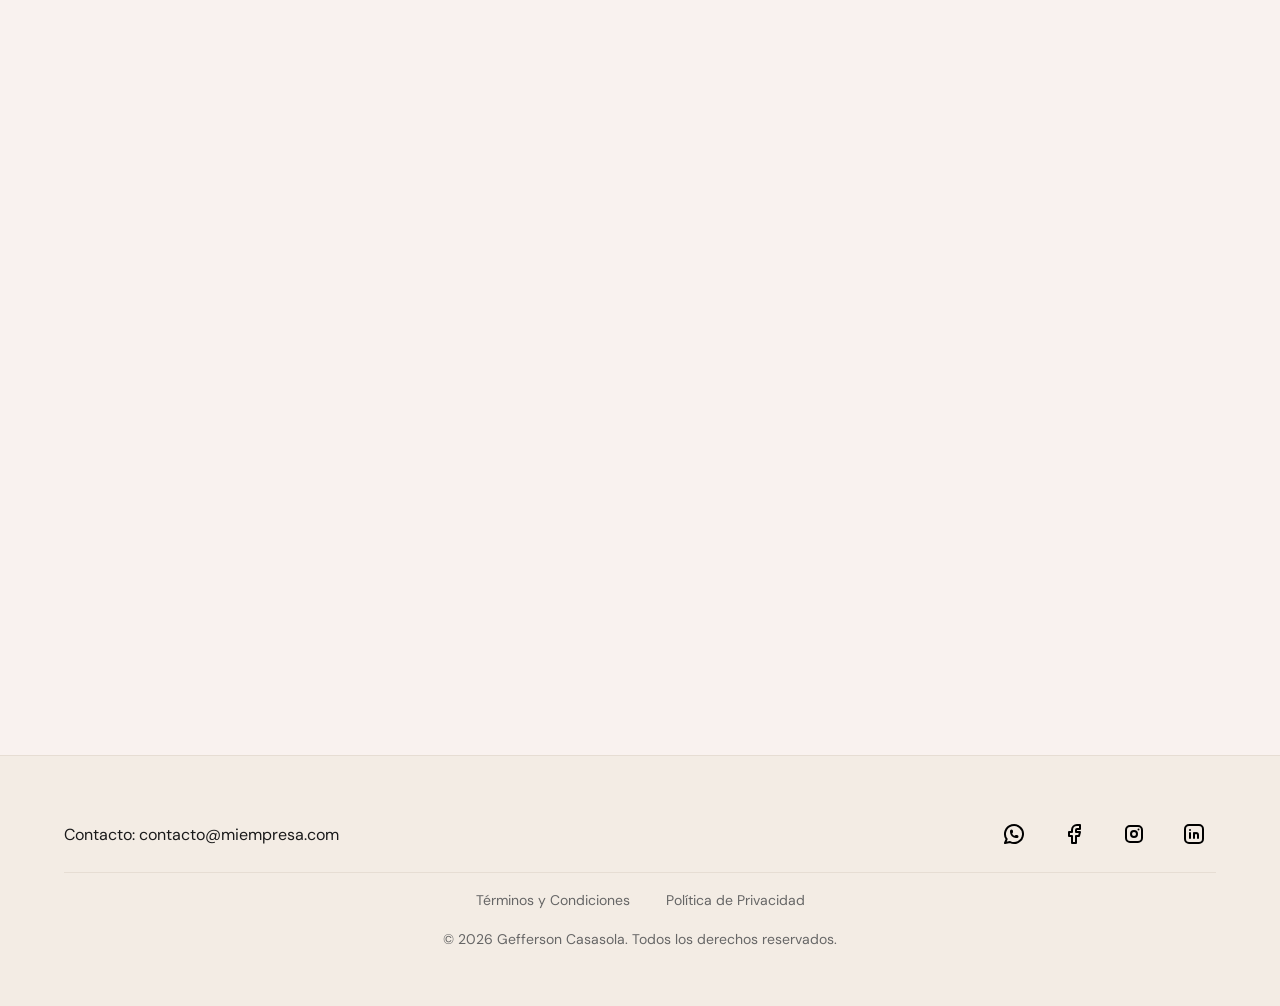
==== commit e7d33dd4: "feat(styles): add dark sections for services and trust, add --color-dark token - Add --color-dark: #" ====
--- a/index.html
+++ b/index.html
@@ -9,7 +9,10 @@
     <meta name="viewport" content="width=device-width, initial-scale=1.0" />
     <link rel="preconnect" href="https://fonts.googleapis.com" />
     <link rel="preconnect" href="https://fonts.gstatic.com" crossorigin />
-    <link href="https://fonts.googleapis.com/css2?family=Playfair+Display:ital,wght@0,700;0,900;1,700&family=DM+Sans:wght@400;500;600&display=swap" rel="stylesheet" />
+    <link
+      href="https://fonts.googleapis.com/css2?family=Playfair+Display:ital,wght@0,700;0,900;1,700&family=DM+Sans:wght@400;500;600&display=swap"
+      rel="stylesheet"
+    />
     <link rel="stylesheet" href="css/styles.css" />
     <title>RivenPet | Veterinaria y tienda para mascotas</title>
   </head>
@@ -64,7 +67,11 @@
         <a href="index.html">Inicio</a>
         <a href="precios.html">Precios</a>
         <a href="#contacto">Contacto</a>
-        <a href="faq.html" id="icono-faq-mobile" aria-label="Preguntas frecuentes">
+        <a
+          href="faq.html"
+          id="icono-faq-mobile"
+          aria-label="Preguntas frecuentes"
+        >
           <svg
             xmlns="http://www.w3.org/2000/svg"
             width="20"
@@ -79,7 +86,9 @@
             <path stroke="none" d="M0 0h24v24H0z" fill="none" />
             <path d="M3 12a9 9 0 1 0 18 0a9 9 0 0 0 -18 0" />
             <path d="M12 16v.01" />
-            <path d="M12 13a2 2 0 0 0 .914 -3.782a1.98 1.98 0 0 0 -2.414 .483" />
+            <path
+              d="M12 13a2 2 0 0 0 .914 -3.782a1.98 1.98 0 0 0 -2.414 .483"
+            />
           </svg>
           Preguntas frecuentes
         </a>
@@ -88,22 +97,24 @@
     <main>
       <section id="hero">
         <div class="hero-text">
-          <p class="hero-eyebrow" data-reveal="up" style="--delay:0ms">Veterinaria & Tienda</p>
-          <h1 data-reveal="up" style="--delay:80ms">
+          <p class="hero-eyebrow" data-reveal="up" style="--delay: 0ms">
+            Veterinaria & Tienda
+          </p>
+          <h1 data-reveal="up" style="--delay: 80ms">
             Cuidamos a tu<br />
             mascota con<br />
             <em class="texto-destacado">amor y<br />bienestar</em>
           </h1>
-          <p class="hero-desc" data-reveal="up" style="--delay:160ms">
-            Salud, nutrición y bienestar animal. Alimentos premium,
-            accesorios y planes de suscripción para tu mejor amigo.
+          <p class="hero-desc" data-reveal="up" style="--delay: 160ms">
+            Salud, nutrición y bienestar animal. Alimentos premium, accesorios y
+            planes de suscripción para tu mejor amigo.
           </p>
-          <div class="hero-actions" data-reveal="up" style="--delay:240ms">
+          <div class="hero-actions" data-reveal="up" style="--delay: 240ms">
             <a href="#contacto" class="btn btn-primary">Habla con nosotros</a>
             <a href="precios.html" class="btn btn-ghost">Ver planes →</a>
           </div>
         </div>
-        <div class="hero-image-wrap" data-reveal="scale" style="--delay:200ms">
+        <div class="hero-image-wrap" data-reveal="scale" style="--delay: 200ms">
           <img
             src="img/hero.png"
             alt="Gato atigrado sentado junto a un plato de comida para gatos en un entorno minimalista"
@@ -114,13 +125,36 @@
         <h2 data-reveal="up">Nuestros Servicios</h2>
 
         <div class="cards">
-          <article class="card" data-reveal="up" style="--delay:0ms">
-            <img
-              src="img/veterinaria.svg"
-              alt="Icono de atención veterinaria"
+          <article class="card" data-reveal="up" style="--delay: 0ms">
+            <svg
+              xmlns="http://www.w3.org/2000/svg"
               width="48"
               height="48"
-            />
+              viewBox="0 0 24 24"
+              fill="none"
+              stroke="currentColor"
+              stroke-width="2"
+              stroke-linecap="round"
+              stroke-linejoin="round"
+              class="icon icon-tabler icons-tabler-outline icon-tabler-paw"
+            >
+              <path stroke="none" d="M0 0h24v24H0z" fill="none" />
+              <path
+                d="M14.7 13.5c-1.1 -2 -1.441 -2.5 -2.7 -2.5c-1.259 0 -1.736 .755 -2.836 2.747c-.942 1.703 -2.846 1.845 -3.321 3.291c-.097 .265 -.145 .677 -.143 .962c0 1.176 .787 2 1.8 2c1.259 0 3 -1 4.5 -1s3.241 1 4.5 1c1.013 0 1.8 -.823 1.8 -2c0 -.285 -.049 -.697 -.146 -.962c-.475 -1.451 -2.512 -1.835 -3.454 -3.538"
+              />
+              <path
+                d="M20.188 8.082a1.039 1.039 0 0 0 -.406 -.082h-.015c-.735 .012 -1.56 .75 -1.993 1.866c-.519 1.335 -.28 2.7 .538 3.052c.129 .055 .267 .082 .406 .082c.739 0 1.575 -.742 2.011 -1.866c.516 -1.335 .273 -2.7 -.54 -3.052l-.001 0"
+              />
+              <path
+                d="M9.474 9c.055 0 .109 0 .163 -.011c.944 -.128 1.533 -1.346 1.32 -2.722c-.203 -1.297 -1.047 -2.267 -1.932 -2.267c-.055 0 -.109 0 -.163 .011c-.944 .128 -1.533 1.346 -1.32 2.722c.204 1.293 1.048 2.267 1.933 2.267"
+              />
+              <path
+                d="M16.456 6.733c.214 -1.376 -.375 -2.594 -1.32 -2.722a1.164 1.164 0 0 0 -.162 -.011c-.885 0 -1.728 .97 -1.93 2.267c-.214 1.376 .375 2.594 1.32 2.722c.054 .007 .108 .011 .162 .011c.885 0 1.73 -.974 1.93 -2.267"
+              />
+              <path
+                d="M5.69 12.918c.816 -.352 1.054 -1.719 .536 -3.052c-.436 -1.124 -1.271 -1.866 -2.009 -1.866c-.14 0 -.277 .027 -.407 .082c-.816 .352 -1.054 1.719 -.536 3.052c.436 1.124 1.271 1.866 2.009 1.866c.14 0 .277 -.027 .407 -.082"
+              />
+            </svg>
             <h3>Atención veterinaria especializada</h3>
             <p>
               Contamos con profesionales capacitados para cuidar la salud y
@@ -128,13 +162,30 @@
             </p>
           </article>
 
-          <article class="card" data-reveal="up" style="--delay:100ms">
-            <img
-              src="img/productos.svg"
-              alt="Icono de productos para mascotas"
+          <article class="card" data-reveal="up" style="--delay: 100ms">
+            <svg
+              xmlns="http://www.w3.org/2000/svg"
               width="48"
               height="48"
-            />
+              viewBox="0 0 24 24"
+              fill="none"
+              stroke="currentColor"
+              stroke-width="2"
+              stroke-linecap="round"
+              stroke-linejoin="round"
+              class="icon icon-tabler icons-tabler-outline icon-tabler-dog-bowl"
+            >
+              <path stroke="none" d="M0 0h24v24H0z" fill="none" />
+              <path
+                d="M10 15l5.586 -5.585a2 2 0 1 1 3.414 -1.415a2 2 0 1 1 -1.413 3.414l-3.587 3.586"
+              />
+              <path
+                d="M12 13l-3.586 -3.585a2 2 0 1 0 -3.414 -1.415a2 2 0 1 0 1.413 3.414l3.587 3.586"
+              />
+              <path
+                d="M3 20h18c-.175 -1.671 -.046 -3.345 -2 -5h-14c-1.333 1 -2 2.667 -2 5"
+              />
+            </svg>
             <h3>Alimentos, juguetes y accesorios</h3>
             <p>
               Encuentra productos premium para perros y gatos, desde alimento
@@ -142,13 +193,27 @@
             </p>
           </article>
 
-          <article class="card" data-reveal="up" style="--delay:200ms">
-            <img
-              src="img/suscripcion.svg"
-              alt="Icono de suscripción para mascotas"
+          <article class="card" data-reveal="up" style="--delay: 200ms">
+            <svg
+              xmlns="http://www.w3.org/2000/svg"
               width="48"
               height="48"
-            />
+              viewBox="0 0 24 24"
+              fill="none"
+              stroke="currentColor"
+              stroke-width="2"
+              stroke-linecap="round"
+              stroke-linejoin="round"
+              class="icon icon-tabler icons-tabler-outline icon-tabler-premium-rights"
+            >
+              <path stroke="none" d="M0 0h24v24H0z" fill="none" />
+              <path d="M3 12a9 9 0 1 0 18 0a9 9 0 1 0 -18 0" />
+              <path
+                d="M13.867 9.75c-.246 -.48 -.708 -.769 -1.2 -.75h-1.334c-.736 0 -1.333 .67 -1.333 1.5c0 .827 .597 1.499 1.333 1.499h1.334c.736 0 1.333 .671 1.333 1.5c0 .828 -.597 1.499 -1.333 1.499h-1.334c-.492 .019 -.954 -.27 -1.2 -.75"
+              />
+              <path d="M12 7v2" />
+              <path d="M12 15v2" />
+            </svg>
             <h3>Planes de suscripción mensual</h3>
             <p>
               Recibe alimento y productos esenciales automáticamente en tu hogar
@@ -161,12 +226,12 @@
         <h2 data-reveal="up">Galería</h2>
 
         <div class="galeria">
-          <figure data-reveal="scale" style="--delay:0ms">
+          <figure data-reveal="scale" style="--delay: 0ms">
             <img src="img/royal-canin-cardiac.jpg" alt="Royal Canin Cardiac" />
             <figcaption>Royal Canin Cardiac</figcaption>
           </figure>
 
-          <figure data-reveal="scale" style="--delay:80ms">
+          <figure data-reveal="scale" style="--delay: 80ms">
             <img
               src="img/royal-canin-hypoallergenic.jpg"
               alt="Royal Canin Hypoallergenic"
@@ -174,7 +239,7 @@
             <figcaption>Royal Canin Hypoallergenic</figcaption>
           </figure>
 
-          <figure data-reveal="scale" style="--delay:160ms">
+          <figure data-reveal="scale" style="--delay: 160ms">
             <img
               src="img/royal-canin-mobility.jpg"
               alt="Royal Canin Mobility"
@@ -182,7 +247,7 @@
             <figcaption>Royal Canin Mobility</figcaption>
           </figure>
 
-          <figure data-reveal="scale" style="--delay:240ms">
+          <figure data-reveal="scale" style="--delay: 240ms">
             <img
               src="img/royal-canin-sensitivity-control.png"
               alt="Royal Canin Sensitivity Control"
@@ -191,9 +256,49 @@
           </figure>
         </div>
       </section>
+      <section id="confianza">
+        <div class="confianza-inner">
+          <p class="confianza-eyebrow" data-reveal="fade">
+            Más de 500 mascotas felices
+          </p>
+          <h2 data-reveal="up" style="--delay: 80ms">
+            La salud de tu mascota<br />
+            <em>no debería ser una duda</em>
+          </h2>
+          <div class="testimonios">
+            <figure class="testimonio" data-reveal="up" style="--delay: 0ms">
+              <blockquote>
+                "Desde que entramos al plan Premium, Mochi recibe sus chequeos
+                sin estrés y nosotros tenemos la tranquilidad de que está en
+                buenas manos."
+              </blockquote>
+              <figcaption>— Valeria R., dueña de Mochi 🐾</figcaption>
+            </figure>
+            <figure class="testimonio" data-reveal="up" style="--delay: 120ms">
+              <blockquote>
+                "El equipo de RivenPet atendió a Copito en una emergencia
+                nocturna. Profesionalismo y calidez en todo momento."
+              </blockquote>
+              <figcaption>— Carlos M., dueño de Copito 🐶</figcaption>
+            </figure>
+            <figure class="testimonio" data-reveal="up" style="--delay: 240ms">
+              <blockquote>
+                "Los productos son de primera calidad y el descuento del plan
+                Bienestar realmente se nota en mi presupuesto mensual."
+              </blockquote>
+              <figcaption>— Lucía T., dueña de Canela 🐱</figcaption>
+            </figure>
+          </div>
+          <div data-reveal="up" style="--delay: 300ms">
+            <a href="precios.html" class="btn btn-confianza"
+              >Ver todos los planes →</a
+            >
+          </div>
+        </div>
+      </section>
       <section id="contacto">
         <h2 data-reveal="up">Contáctanos</h2>
-        <form data-reveal="up" style="--delay:100ms">
+        <form data-reveal="up" style="--delay: 100ms">
           <label for="nombre">Nombre (mín. 3 caracteres)</label>
           <input
             type="text"
--- a/css/styles.css
+++ b/css/styles.css
@@ -6,8 +6,8 @@
 
 :root {
   /* Tipografía */
-  --font-display: 'Playfair Display', Georgia, serif;
-  --font-text: 'DM Sans', system-ui, -apple-system, sans-serif;
+  --font-display: "Playfair Display", Georgia, serif;
+  --font-text: "DM Sans", system-ui, -apple-system, sans-serif;
 
   /* Escala tipográfica fluida */
   --text-sm: clamp(0.8rem, 1.5vw, 0.875rem);
@@ -18,27 +18,28 @@
   --text-hero: clamp(2.8rem, 7vw, 5.5rem);
 
   /* ===== Colores principales ===== */
-  --color-primary: #E98D75;
-  --color-primary-dark: #FF7A59;
+  --color-primary: #e98d75;
+  --color-primary-dark: #ff7a59;
 
   /* ===== Colores secundarios ===== */
-  --color-secondary: #5F6B3D;
-  --color-secondary-light: #7B8A52;
+  --color-secondary: #5f6b3d;
+  --color-secondary-light: #7b8a52;
 
   /* ===== Fondos ===== */
-  --color-bg: #F9F2EF;
-  --color-surface: #FBF7F4;
-  --color-footer: #F3ECE4;
-  --color-bg-soft: #f5f5f5;    
+  --color-bg: #f9f2ef;
+  --color-surface: #fbf7f4;
+  --color-footer: #f3ece4;
+  --color-bg-soft: #f5f5f5;
+  --color-dark: #1a1a1a;
 
   /* ===== Texto ===== */
-  --color-text: #1A1A1A;
+  --color-text: #1a1a1a;
   --color-text-muted: #666666;
-  --color-text-light: #FFF;
+  --color-text-light: #fff;
 
   /* ===== Bordes ===== */
-  --color-border: #E6DDD3;
-  --color-border-light: #E0E0E0;
+  --color-border: #e6ddd3;
+  --color-border-light: #e0e0e0;
   --color-border-input: #d8d8d8;
 
   /* ===== Sombras ===== */
@@ -55,21 +56,20 @@
 
   /* ===== Escala de espaciado exponencial (ratio ×1.5) ===== */
   /* s1=4 → s2=6 → s3=8 → s4=12 → s5=16 → s6=24 → s7=36 → s8=56 → s9=80 → s10=120 */
-  --s1:  0.25rem;   /*  4px  — separadores mínimos, iconos */
-  --s2:  0.375rem;  /*  6px  — gap inline */
-  --s3:  0.5rem;    /*  8px  — gap pequeño, padding xs */
-  --s4:  0.75rem;   /* 12px  — padding inputs, gap interno */
-  --s5:  1rem;      /* 16px  — padding base, gap cards */
-  --s6:  1.5rem;    /* 24px  — padding secciones internas */
-  --s7:  2.25rem;   /* 36px  — gap entre bloques */
-  --s8:  3.5rem;    /* 56px  — padding secciones */
-  --s9:  5rem;      /* 80px  — margen entre secciones grandes */
-  --s10: 7.5rem;    /* 120px — espaciado máximo / hero */
+  --s1: 0.25rem; /*  4px  — separadores mínimos, iconos */
+  --s2: 0.375rem; /*  6px  — gap inline */
+  --s3: 0.5rem; /*  8px  — gap pequeño, padding xs */
+  --s4: 0.75rem; /* 12px  — padding inputs, gap interno */
+  --s5: 1rem; /* 16px  — padding base, gap cards */
+  --s6: 1.5rem; /* 24px  — padding secciones internas */
+  --s7: 2.25rem; /* 36px  — gap entre bloques */
+  --s8: 3.5rem; /* 56px  — padding secciones */
+  --s9: 5rem; /* 80px  — margen entre secciones grandes */
+  --s10: 7.5rem; /* 120px — espaciado máximo / hero */
 
   /* Espacio de sección fluido: crece con el viewport */
   --section-pad-y: clamp(var(--s8), 8vw, var(--s10));
   --section-pad-x: clamp(var(--s6), 5vw, var(--s9));
-
 
   --transition-fast: 0.2s ease;
   --transition-medium: 0.25s ease;
@@ -283,13 +283,17 @@
 
 /* Acento decorativo de fondo */
 #hero::before {
-  content: '';
+  content: "";
   position: absolute;
   top: -10%;
   right: -5%;
   width: clamp(280px, 45vw, 560px);
   height: clamp(280px, 45vw, 560px);
-  background: radial-gradient(circle, rgba(233, 141, 117, 0.18) 0%, transparent 70%);
+  background: radial-gradient(
+    circle,
+    rgba(233, 141, 117, 0.18) 0%,
+    transparent 70%
+  );
   border-radius: 50%;
   pointer-events: none;
   z-index: 0;
@@ -410,6 +414,11 @@
 #caracteristicas {
   padding: var(--section-pad-y) var(--section-pad-x);
   text-align: center;
+  background-color: var(--color-dark);
+}
+
+#caracteristicas h2 {
+  color: #f9f2ef;
 }
 
 .cards {
@@ -420,21 +429,38 @@
 }
 
 .card {
+  color: var(--color-primary);
   flex-basis: 280px;
   flex-grow: 1;
   padding: var(--s6);
-  border: 1px solid var(--color-border-light);
+  border: 1px solid rgba(255, 255, 255, 0.08);
   border-radius: var(--radius-8);
-  background: var(--color-surface);
+  background: rgba(255, 255, 255, 0.05);
   text-align: center;
   transition:
     transform var(--transition-medium),
-    box-shadow var(--transition-medium);
+    box-shadow var(--transition-medium),
+    background-color var(--transition-medium);
+}
+
+.card h3 {
+  color: var(--color-primary);
+}
+
+.card p {
+  color: rgba(249, 242, 239, 0.7);
 }
 
 .card:hover {
   transform: translateY(-6px);
-  box-shadow: 0 8px 24px var(--shadow-md);
+  background: rgba(255, 255, 255, 0.08);
+  box-shadow: 0 8px 32px rgba(0, 0, 0, 0.3);
+  color: var(--color-primary-dark);
+  border-top: 2px solid var(--color-primary);
+}
+
+.card:hover h3 {
+  color: var(--color-primary-dark);
 }
 
 #galeria {
@@ -473,6 +499,126 @@
   margin-top: 8px;
   font-size: 0.9rem;
 }
+
+/* ========================= SECCIÓN OSCURA DE CONTRASTE ========================= */
+
+#confianza {
+  background-color: var(--color-dark);
+  padding: var(--section-pad-y) var(--section-pad-x);
+  position: relative;
+  overflow: hidden;
+}
+
+#confianza::before {
+  content: "";
+  position: absolute;
+  bottom: -15%;
+  left: -5%;
+  width: clamp(240px, 40vw, 480px);
+  height: clamp(240px, 40vw, 480px);
+  background: radial-gradient(
+    circle,
+    rgba(233, 141, 117, 0.12) 0%,
+    transparent 70%
+  );
+  border-radius: 50%;
+  pointer-events: none;
+}
+
+.confianza-inner {
+  max-width: 1100px;
+  margin: 0 auto;
+  display: flex;
+  flex-direction: column;
+  align-items: center;
+  gap: var(--s7);
+  text-align: center;
+}
+
+.confianza-eyebrow {
+  font-size: var(--text-sm);
+  font-weight: 600;
+  letter-spacing: 0.18em;
+  text-transform: uppercase;
+  color: var(--color-primary);
+}
+
+#confianza h2 {
+  color: #f9f2ef;
+  font-size: clamp(1.8rem, 4vw, 3.2rem);
+  line-height: 1.1;
+}
+
+#confianza h2 em {
+  font-style: italic;
+  color: var(--color-primary);
+}
+
+.testimonios {
+  display: grid;
+  grid-template-columns: 1fr;
+  gap: var(--s6);
+  width: 100%;
+}
+
+.testimonio {
+  background: rgba(255, 255, 255, 0.05);
+  border: 1px solid rgba(255, 255, 255, 0.08);
+  border-radius: var(--radius-12);
+  padding: var(--s6);
+  text-align: left;
+  margin: 0;
+  transition: background-color var(--transition-medium);
+}
+
+.testimonio:hover {
+  background: rgba(255, 255, 255, 0.08);
+}
+
+.testimonio blockquote {
+  font-size: var(--text-base);
+  line-height: 1.75;
+  color: rgba(249, 242, 239, 0.8);
+  font-style: normal;
+  margin: 0 0 var(--s5);
+}
+
+.testimonio figcaption {
+  font-size: var(--text-sm);
+  font-weight: 600;
+  color: var(--color-primary);
+}
+
+.btn-confianza {
+  display: inline-block;
+  padding: var(--s4) var(--s7);
+  background: transparent;
+  color: #f9f2ef;
+  border: 1.5px solid rgba(249, 242, 239, 0.3);
+  border-radius: var(--radius-6);
+  font-family: var(--font-text);
+  font-size: var(--text-base);
+  font-weight: 600;
+  text-decoration: none;
+  transition:
+    border-color var(--transition-fast),
+    color var(--transition-fast),
+    transform var(--transition-fast);
+}
+
+.btn-confianza:hover {
+  border-color: var(--color-primary);
+  color: var(--color-primary);
+  transform: translateY(-2px);
+}
+
+@media (min-width: 640px) {
+  .testimonios {
+    grid-template-columns: repeat(3, 1fr);
+  }
+}
+
+/* ========================= CONTACTO ========================= */
 
 #contacto {
   display: flex;
@@ -773,7 +919,7 @@
 .faq-nav {
   grid-area: nav;
   padding: var(--s5);
-  margin: 0 var(--s5);
+  margin: var(--s10) var(--s5);
   background: var(--color-surface);
   border: 1px solid var(--color-border);
   border-radius: var(--radius-12);
@@ -819,11 +965,13 @@
   position: relative;
 }
 
-.faq-nav-group summary::-webkit-details-marker { display: none; }
+.faq-nav-group summary::-webkit-details-marker {
+  display: none;
+}
 
 /* Chevron via pseudo-element */
 .faq-nav-group summary::after {
-  content: '';
+  content: "";
   position: absolute;
   right: var(--s4);
   top: 50%;
@@ -833,7 +981,9 @@
   border-right: 2px solid var(--color-text-muted);
   border-bottom: 2px solid var(--color-text-muted);
   rotate: 45deg;
-  transition: rotate var(--transition-fast), border-color var(--transition-fast);
+  transition:
+    rotate var(--transition-fast),
+    border-color var(--transition-fast);
 }
 
 .faq-nav-group[open] summary::after {
@@ -974,12 +1124,24 @@
     transition-delay: var(--delay, 0ms);
   }
 
-  [data-reveal="up"]    { transform: translateY(40px); }
-  [data-reveal="down"]  { transform: translateY(-24px); }
-  [data-reveal="left"]  { transform: translateX(40px); }
-  [data-reveal="right"] { transform: translateX(-40px); }
-  [data-reveal="scale"] { transform: scale(0.92); }
-  [data-reveal="fade"]  { transform: none; }
+  [data-reveal="up"] {
+    transform: translateY(40px);
+  }
+  [data-reveal="down"] {
+    transform: translateY(-24px);
+  }
+  [data-reveal="left"] {
+    transform: translateX(40px);
+  }
+  [data-reveal="right"] {
+    transform: translateX(-40px);
+  }
+  [data-reveal="scale"] {
+    transform: scale(0.92);
+  }
+  [data-reveal="fade"] {
+    transform: none;
+  }
 
   [data-reveal].is-visible {
     opacity: 1;
